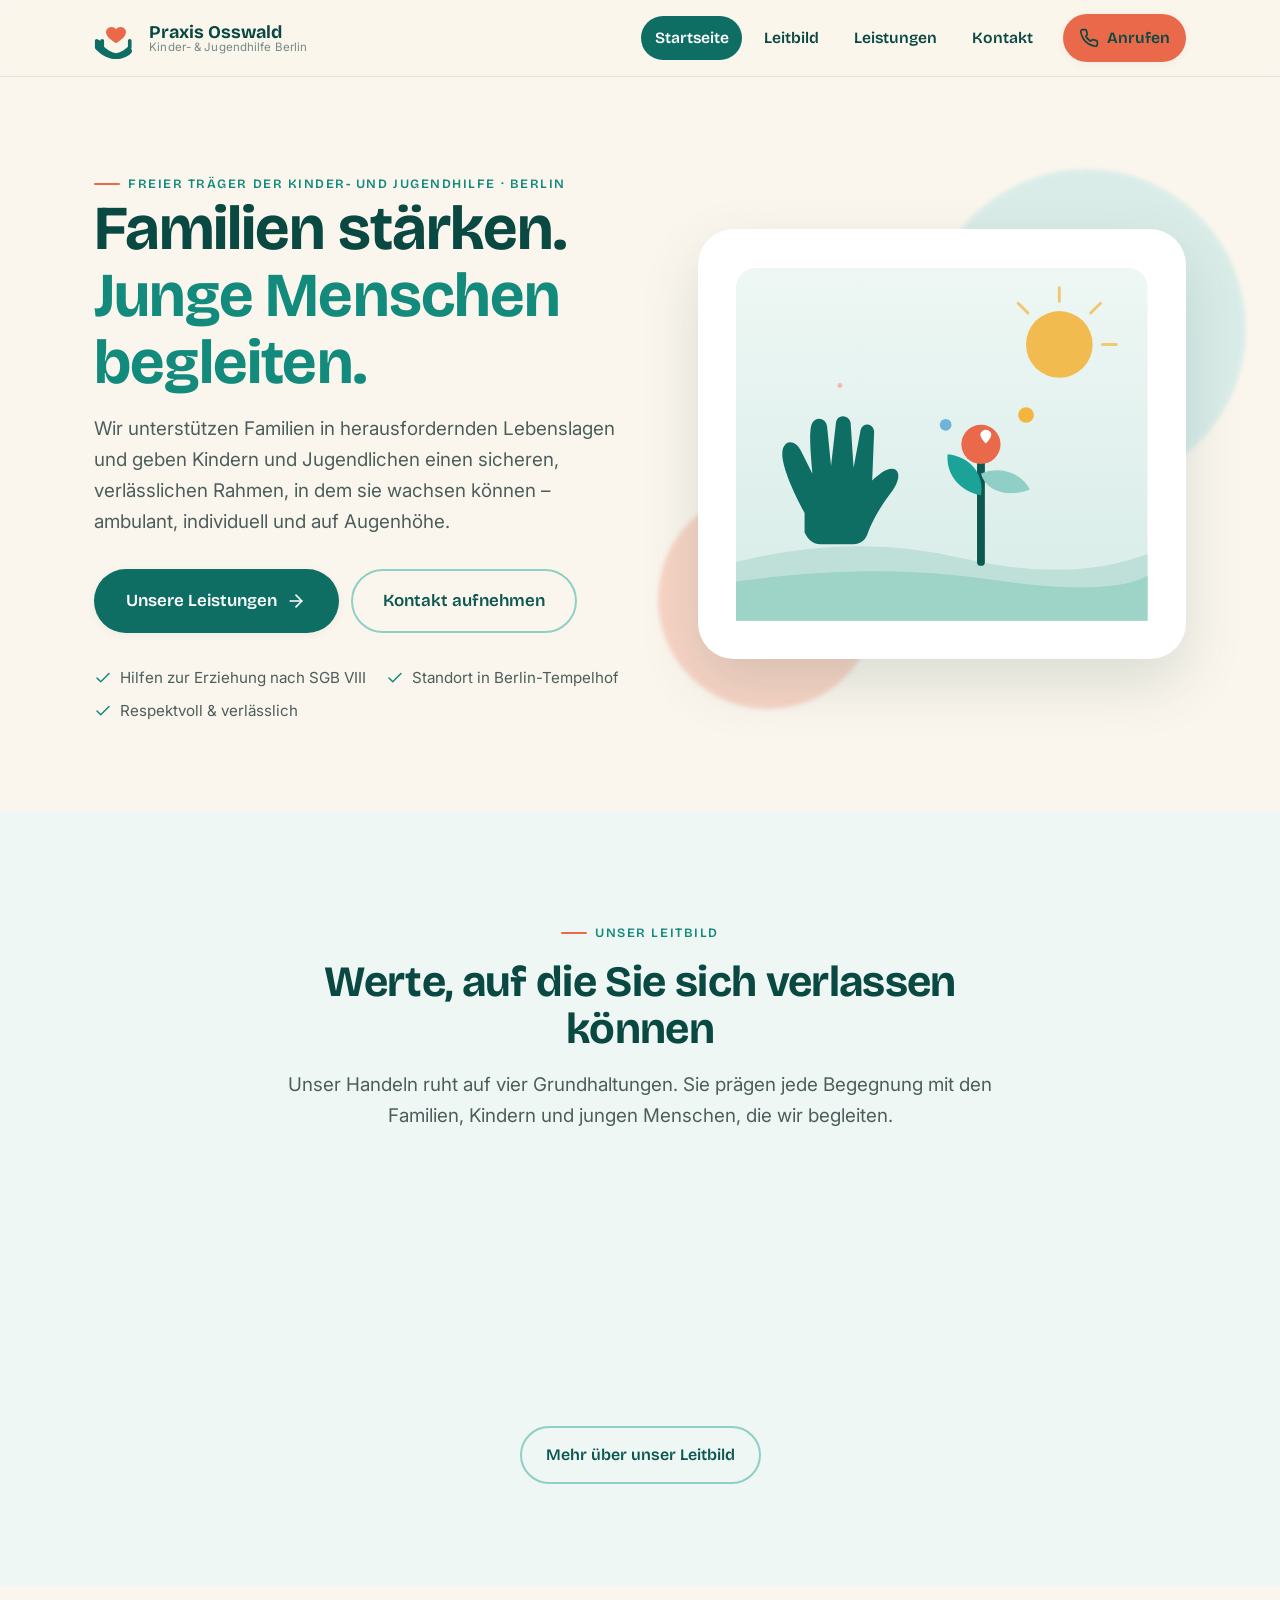
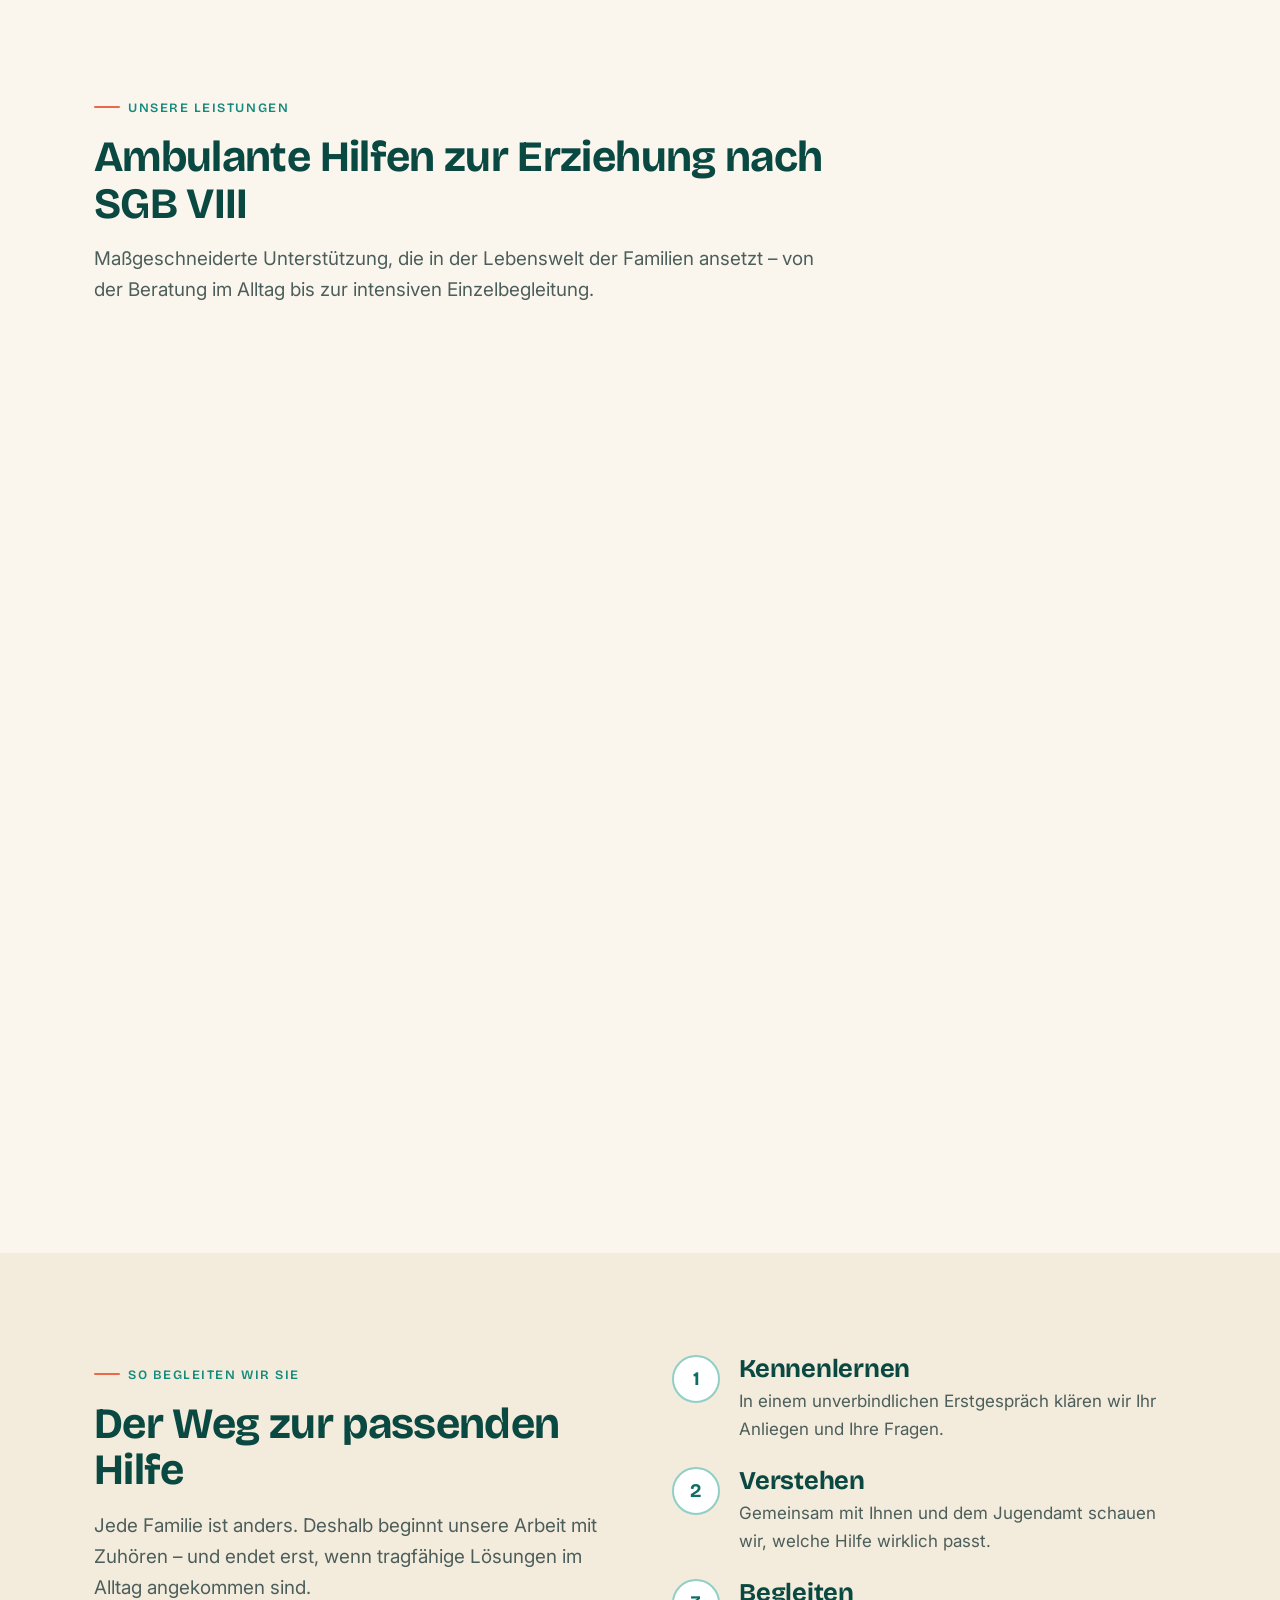
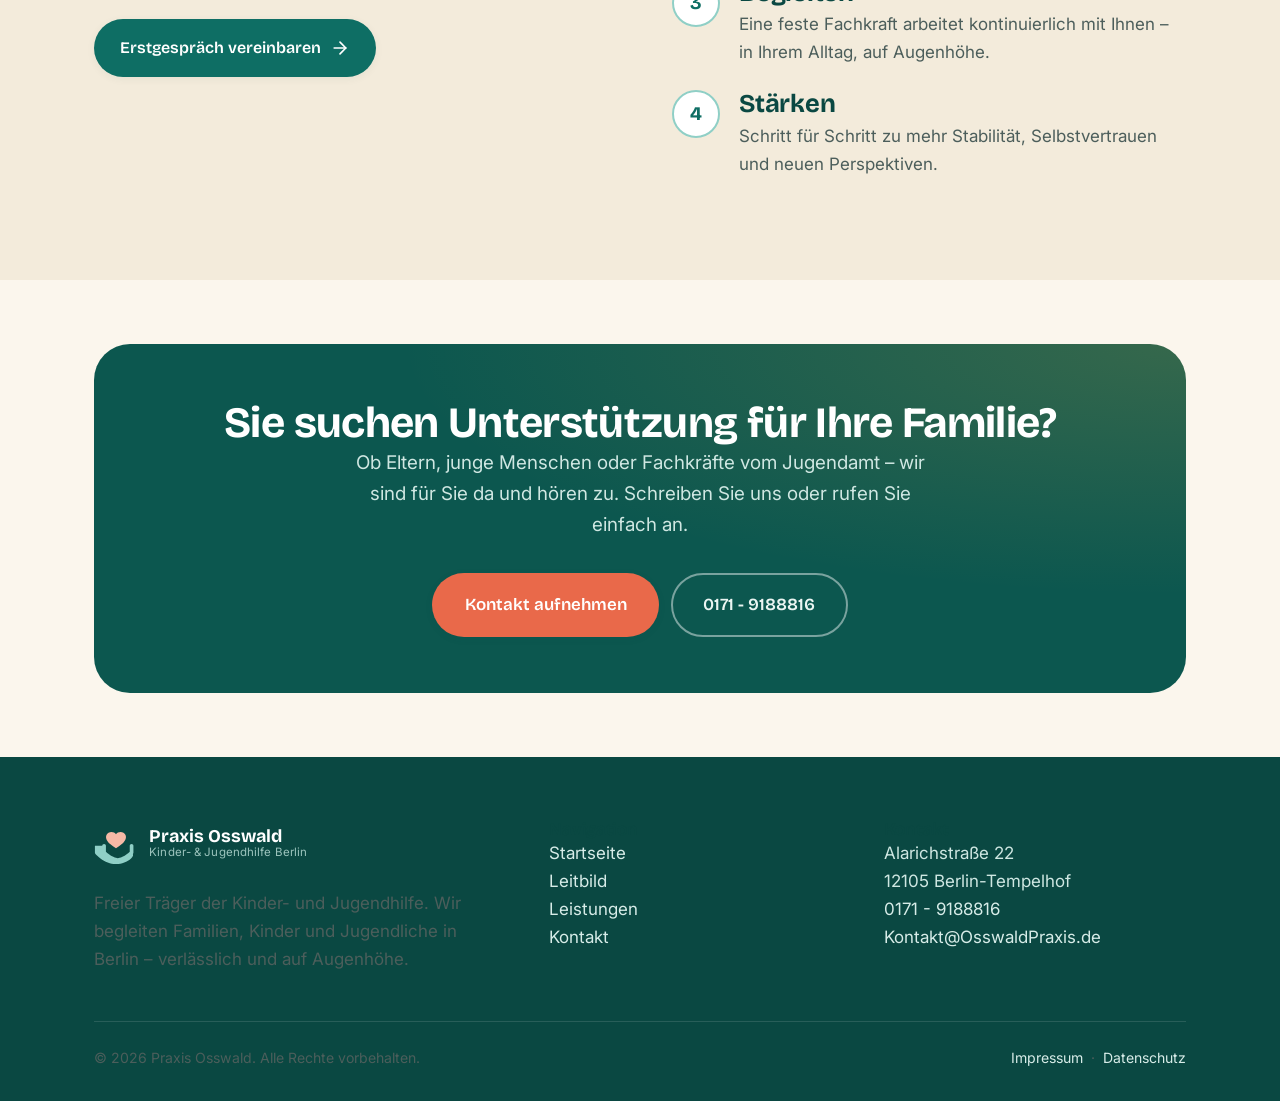
==== index.html @ 8bf073aa "Add Praxis Osswald website: warm, modern static site Build a responsive, accessible static website (" ====
<!DOCTYPE html>
<html lang="de">
<head>
  <meta charset="UTF-8" />
  <meta name="viewport" content="width=device-width, initial-scale=1" />
  <title>Praxis Osswald – freier Träger der Kinder- und Jugendhilfe in Berlin</title>
  <meta name="description" content="Praxis Osswald ist ein freier Träger der Kinder- und Jugendhilfe in Berlin-Tempelhof. Wir bieten ambulante Hilfen zur Erziehung nach SGB VIII und begleiten Familien, Kinder und Jugendliche verlässlich und auf Augenhöhe." />
  <link rel="icon" href="assets/img/favicon.svg" type="image/svg+xml" />
  <link rel="preconnect" href="https://fonts.googleapis.com" />
  <link rel="preconnect" href="https://fonts.gstatic.com" crossorigin />
  <link href="https://fonts.googleapis.com/css2?family=Bricolage+Grotesque:opsz,wght@12..96,500;12..96,600;12..96,700;12..96,800&family=Inter:wght@400;500;600&display=swap" rel="stylesheet" />
  <script>document.documentElement.classList.add("js");</script>
  <link rel="stylesheet" href="assets/css/styles.css" />
</head>
<body>
  <a class="skip-link" href="#main">Zum Inhalt springen</a>

  <!-- ============ HEADER ============ -->
  <header class="site-header">
    <div class="container site-header__inner site-nav">
      <a class="brand" href="index.html" aria-label="Praxis Osswald – Startseite">
        <svg class="brand__mark" viewBox="0 0 48 48" fill="none" aria-hidden="true" xmlns="http://www.w3.org/2000/svg">
          <path d="M24 14.5c2.2-3.6 8.6-3.4 10.4.8 1.6 3.7-1.1 7.4-4 9.9-1.9 1.6-4.3 3.2-6.4 4.6-2.1-1.4-4.5-3-6.4-4.6-2.9-2.5-5.6-6.2-4-9.9 1.8-4.2 8.2-4.4 10.4-.8Z" fill="#e9694a"/>
          <path d="M7 27c0-1.1.9-2 2-2s2 .9 2 2v6.5c1.6 1.7 4.7 4 8 5.6 2.3 1.1 4 1.4 5 1.4s2.7-.3 5-1.4c3.3-1.6 6.4-3.9 8-5.6V27c0-1.1.9-2 2-2s2 .9 2 2v7.4c0 .6-.2 1.1-.6 1.5C44 38.6 38.7 43 33 45.4c-3 1.2-5.2 1.6-9 1.6s-6-.4-9-1.6C9.3 43 4 38.6 1.6 35.9 1.2 35.5 1 35 1 34.4V27c0-1.1.9-2 2-2" fill="#0e6e64"/>
          <path d="M6 26c1.7 0 3 1.3 3 3v5.8c1.4 1.4 3.9 3.3 6.6 4.6" stroke="#0a4842" stroke-width="0" />
        </svg>
        <span class="brand__text">
          <span class="brand__name">Praxis Osswald</span>
          <span class="brand__tag">Kinder- &amp; Jugendhilfe Berlin</span>
        </span>
      </a>

      <nav class="nav" aria-label="Hauptnavigation">
        <a href="index.html" aria-current="page">Startseite</a>
        <a href="leitbild.html">Leitbild</a>
        <a href="leistungen.html">Leistungen</a>
        <a href="kontakt.html">Kontakt</a>
        <a class="btn btn--accent nav__cta" href="tel:+491719188816">
          <svg class="icon" viewBox="0 0 24 24" fill="none" stroke="currentColor" stroke-width="2" stroke-linecap="round" stroke-linejoin="round" aria-hidden="true"><path d="M22 16.92v3a2 2 0 0 1-2.18 2 19.79 19.79 0 0 1-8.63-3.07 19.5 19.5 0 0 1-6-6 19.79 19.79 0 0 1-3.07-8.67A2 2 0 0 1 4.11 2h3a2 2 0 0 1 2 1.72c.13.96.36 1.9.7 2.81a2 2 0 0 1-.45 2.11L8.09 9.91a16 16 0 0 0 6 6l1.27-1.27a2 2 0 0 1 2.11-.45c.9.34 1.85.57 2.81.7A2 2 0 0 1 22 16.92Z"/></svg>
          Anrufen
        </a>
      </nav>
      <button class="nav-toggle" type="button" aria-label="Menü öffnen" aria-expanded="false">
        <svg class="icon" viewBox="0 0 24 24" fill="none" stroke="currentColor" stroke-width="2" stroke-linecap="round" aria-hidden="true"><line x1="3" y1="6" x2="21" y2="6"/><line x1="3" y1="12" x2="21" y2="12"/><line x1="3" y1="18" x2="21" y2="18"/></svg>
      </button>
    </div>
  </header>

  <main id="main">
    <!-- ============ HERO ============ -->
    <section class="hero">
      <div class="container hero__grid">
        <div class="hero__copy">
          <span class="eyebrow">Freier Träger der Kinder- und Jugendhilfe · Berlin</span>
          <h1>Familien stärken.<br><span class="hl">Junge Menschen begleiten.</span></h1>
          <p class="lead measure">Wir unterstützen Familien in herausfordernden Lebenslagen und geben Kindern und Jugendlichen einen sicheren, verlässlichen Rahmen, in dem sie wachsen können – ambulant, individuell und auf Augenhöhe.</p>
          <div class="hero__actions">
            <a class="btn btn--lg" href="leistungen.html">Unsere Leistungen
              <svg class="icon" viewBox="0 0 24 24" fill="none" stroke="currentColor" stroke-width="2" stroke-linecap="round" stroke-linejoin="round" aria-hidden="true"><line x1="5" y1="12" x2="19" y2="12"/><polyline points="12 5 19 12 12 19"/></svg>
            </a>
            <a class="btn btn--ghost btn--lg" href="kontakt.html">Kontakt aufnehmen</a>
          </div>
          <ul class="hero__trust">
            <li><svg class="icon" viewBox="0 0 24 24" fill="none" stroke="currentColor" stroke-width="2" stroke-linecap="round" stroke-linejoin="round" aria-hidden="true"><path d="M20 6 9 17l-5-5"/></svg> Hilfen zur Erziehung nach SGB VIII</li>
            <li><svg class="icon" viewBox="0 0 24 24" fill="none" stroke="currentColor" stroke-width="2" stroke-linecap="round" stroke-linejoin="round" aria-hidden="true"><path d="M20 6 9 17l-5-5"/></svg> Standort in Berlin-Tempelhof</li>
            <li><svg class="icon" viewBox="0 0 24 24" fill="none" stroke="currentColor" stroke-width="2" stroke-linecap="round" stroke-linejoin="round" aria-hidden="true"><path d="M20 6 9 17l-5-5"/></svg> Respektvoll &amp; verlässlich</li>
          </ul>
        </div>

        <div class="hero__art">
          <span class="blob blob--1" aria-hidden="true"></span>
          <span class="blob blob--2" aria-hidden="true"></span>
          <div class="hero__card">
            <svg viewBox="0 0 420 360" role="img" aria-label="Illustration: eine Hand gibt einem jungen Menschen Halt, während er aufwächst." xmlns="http://www.w3.org/2000/svg">
              <defs>
                <linearGradient id="sky" x1="0" y1="0" x2="0" y2="1">
                  <stop offset="0" stop-color="#eef7f4"/><stop offset="1" stop-color="#d7ece8"/>
                </linearGradient>
              </defs>
              <rect width="420" height="360" rx="20" fill="url(#sky)"/>
              <circle cx="330" cy="78" r="34" fill="#f3b53d" opacity=".9"/>
              <g stroke="#f3b53d" stroke-width="3" stroke-linecap="round" opacity=".7">
                <line x1="330" y1="20" x2="330" y2="34"/><line x1="372" y1="36" x2="362" y2="46"/>
                <line x1="388" y1="78" x2="374" y2="78"/><line x1="288" y1="36" x2="298" y2="46"/>
              </g>
              <!-- ground -->
              <path d="M0 300 Q 120 270 230 296 T 420 292 V360 H0 Z" fill="#bfe0d8"/>
              <path d="M0 320 Q 140 300 260 318 T 420 314 V360 H0 Z" fill="#9ed3c8"/>
              <!-- big supportive hand -->
              <g fill="#0e6e64">
                <path d="M70 250c-14-26-26-54-22-66 3-9 13-8 18 2l12 24c-2-22-4-46 0-52 4-7 14-5 15 4l4 40 5-44c1-9 13-9 15 0l3 46 7-38c2-9 13-8 14 1l-2 50c8-8 18-15 24-11 6 5 1 16-6 25-9 12-18 27-23 41-2 6-8 10-14 10H86c-7 0-12-4-16-12Z"/>
              </g>
              <g fill="#f6b9a6"><circle cx="106" cy="120" r="2.5"/></g>
              <!-- growing plant / young person -->
              <g>
                <path d="M250 300V200" stroke="#0c574f" stroke-width="8" stroke-linecap="round"/>
                <path d="M250 232c-22-4-36-22-34-42 22 2 38 20 34 42Z" fill="#1aa396"/>
                <path d="M250 210c18-8 40-2 50 16-20 8-44 4-50-16Z" fill="#8fcfc6"/>
                <circle cx="250" cy="180" r="20" fill="#e9694a"/>
                <path d="M250 168c2-4 8-4 10 0 2 4-2 8-5 11-3-3-7-7-5-11Z" fill="#fff"/>
                <circle cx="296" cy="150" r="8" fill="#f3b53d"/>
                <circle cx="214" cy="160" r="6" fill="#6fb4d8"/>
              </g>
            </svg>
          </div>
        </div>
      </div>
    </section>

    <!-- ============ VALUES ============ -->
    <section class="section bg-soft">
      <div class="container">
        <div class="center stack" style="margin-inline:auto; max-width:46rem;">
          <span class="eyebrow" style="margin-inline:auto;">Unser Leitbild</span>
          <h2>Werte, auf die Sie sich verlassen können</h2>
          <p class="lead">Unser Handeln ruht auf vier Grundhaltungen. Sie prägen jede Begegnung mit den Familien, Kindern und jungen Menschen, die wir begleiten.</p>
        </div>
        <div class="grid grid--4" style="margin-top: var(--space-7);">
          <div class="card value reveal">
            <p class="value__num">01</p>
            <h3>Respekt</h3>
            <p>Wir begegnen allen Menschen mit Achtung und sehen jede Person als einzigartig und wertvoll an.</p>
          </div>
          <div class="card value reveal">
            <p class="value__num">02</p>
            <h3>Würde</h3>
            <p>Jeder Mensch hat ein Recht auf Schutz, Beteiligung und eine selbstbestimmte Entwicklung.</p>
          </div>
          <div class="card value reveal">
            <p class="value__num">03</p>
            <h3>Vertrauen</h3>
            <p>Wir arbeiten transparent und offen, um tragfähige Beziehungen und Verständnis zu schaffen.</p>
          </div>
          <div class="card value reveal">
            <p class="value__num">04</p>
            <h3>Verlässlichkeit</h3>
            <p>Als beständige Partner stehen wir Familien zur Seite – auch in schwierigen Phasen.</p>
          </div>
        </div>
        <p class="center" style="margin-top: var(--space-6);">
          <a class="btn btn--ghost" href="leitbild.html">Mehr über unser Leitbild</a>
        </p>
      </div>
    </section>

    <!-- ============ SERVICES ============ -->
    <section class="section">
      <div class="container">
        <div class="stack" style="max-width:46rem;">
          <span class="eyebrow">Unsere Leistungen</span>
          <h2>Ambulante Hilfen zur Erziehung nach SGB&nbsp;VIII</h2>
          <p class="lead">Maßgeschneiderte Unterstützung, die in der Lebenswelt der Familien ansetzt – von der Beratung im Alltag bis zur intensiven Einzelbegleitung.</p>
        </div>

        <div class="grid grid--3" style="margin-top: var(--space-7);">
          <a class="card card--link reveal" href="leistungen.html#erziehungsbeistand">
            <span class="chip" aria-hidden="true"><svg class="icon" viewBox="0 0 24 24" fill="none" stroke="currentColor" stroke-width="2" stroke-linecap="round" stroke-linejoin="round"><path d="M12 2 2 7l10 5 10-5-10-5Z"/><path d="m2 17 10 5 10-5"/><path d="m2 12 10 5 10-5"/></svg></span>
            <span class="tag">§ 30 SGB VIII</span>
            <h3 style="margin-top:.6rem;">Erziehungsbeistand / BetreuungshelferIn</h3>
            <p>Eine ergänzende Bezugsperson, die junge Menschen ermutigt, ihre Stärken zu entdecken und ihre Entwicklung selbst in den Blick zu nehmen.</p>
            <span class="card__more">Mehr erfahren <svg class="icon" viewBox="0 0 24 24" fill="none" stroke="currentColor" stroke-width="2" stroke-linecap="round" stroke-linejoin="round"><line x1="5" y1="12" x2="19" y2="12"/><polyline points="12 5 19 12 12 19"/></svg></span>
          </a>

          <a class="card card--link reveal" href="leistungen.html#familienhilfe">
            <span class="chip chip--sun" aria-hidden="true"><svg class="icon" viewBox="0 0 24 24" fill="none" stroke="currentColor" stroke-width="2" stroke-linecap="round" stroke-linejoin="round"><path d="M17 21v-2a4 4 0 0 0-4-4H5a4 4 0 0 0-4 4v2"/><circle cx="9" cy="7" r="4"/><path d="M23 21v-2a4 4 0 0 0-3-3.87"/><path d="M16 3.13a4 4 0 0 1 0 7.75"/></svg></span>
            <span class="tag">§ 31 SGB VIII</span>
            <h3 style="margin-top:.6rem;">Sozialpädagogische Familienhilfe</h3>
            <p>Begleitung der ganzen Familie über einen längeren Zeitraum – bei der Erziehung, bei Konflikten und beim Lösen alltäglicher Herausforderungen.</p>
            <span class="card__more">Mehr erfahren <svg class="icon" viewBox="0 0 24 24" fill="none" stroke="currentColor" stroke-width="2" stroke-linecap="round" stroke-linejoin="round"><line x1="5" y1="12" x2="19" y2="12"/><polyline points="12 5 19 12 12 19"/></svg></span>
          </a>

          <a class="card card--link reveal" href="leistungen.html#einzelbetreuung">
            <span class="chip chip--coral" aria-hidden="true"><svg class="icon" viewBox="0 0 24 24" fill="none" stroke="currentColor" stroke-width="2" stroke-linecap="round" stroke-linejoin="round"><path d="M20.84 4.61a5.5 5.5 0 0 0-7.78 0L12 5.67l-1.06-1.06a5.5 5.5 0 0 0-7.78 7.78l1.06 1.06L12 21.23l7.78-7.78 1.06-1.06a5.5 5.5 0 0 0 0-7.78Z"/></svg></span>
            <span class="tag">Intensiv</span>
            <h3 style="margin-top:.6rem;">Intensive sozialpädagogische Einzelbetreuung</h3>
            <p>Eine sehr individuelle Hilfe für junge Menschen in besonders belasteten Lebenslagen – stabilisierend, alltagsnah, bis hin zu intensiver Begleitung.</p>
            <span class="card__more">Mehr erfahren <svg class="icon" viewBox="0 0 24 24" fill="none" stroke="currentColor" stroke-width="2" stroke-linecap="round" stroke-linejoin="round"><line x1="5" y1="12" x2="19" y2="12"/><polyline points="12 5 19 12 12 19"/></svg></span>
          </a>

          <a class="card card--link reveal" href="leistungen.html#begleiteter-umgang">
            <span class="chip chip--sky" aria-hidden="true"><svg class="icon" viewBox="0 0 24 24" fill="none" stroke="currentColor" stroke-width="2" stroke-linecap="round" stroke-linejoin="round"><path d="M16 21v-2a4 4 0 0 0-4-4H6a4 4 0 0 0-4 4v2"/><circle cx="9" cy="7" r="4"/><path d="m22 21-3-3m0 0a3 3 0 1 0-4.24-4.24A3 3 0 0 0 19 18Z"/></svg></span>
            <span class="tag">Umgang</span>
            <h3 style="margin-top:.6rem;">Begleiteter Umgang</h3>
            <p>Damit Kinder ihr Recht auf eine gute Beziehung zu beiden Eltern wahrnehmen können – auch nach einer Trennung, in einem geschützten Rahmen.</p>
            <span class="card__more">Mehr erfahren <svg class="icon" viewBox="0 0 24 24" fill="none" stroke="currentColor" stroke-width="2" stroke-linecap="round" stroke-linejoin="round"><line x1="5" y1="12" x2="19" y2="12"/><polyline points="12 5 19 12 12 19"/></svg></span>
          </a>

          <a class="card card--link reveal" href="leistungen.html#clearing">
            <span class="chip" aria-hidden="true"><svg class="icon" viewBox="0 0 24 24" fill="none" stroke="currentColor" stroke-width="2" stroke-linecap="round" stroke-linejoin="round"><circle cx="11" cy="11" r="8"/><path d="m21 21-4.3-4.3"/></svg></span>
            <span class="tag">Krise</span>
            <h3 style="margin-top:.6rem;">Clearing</h3>
            <p>Eine zeitintensive Hilfe in akuten oder chronischen Krisen: Wir analysieren die Lebenssituation und erarbeiten gemeinsam konkrete Lösungen.</p>
            <span class="card__more">Mehr erfahren <svg class="icon" viewBox="0 0 24 24" fill="none" stroke="currentColor" stroke-width="2" stroke-linecap="round" stroke-linejoin="round"><line x1="5" y1="12" x2="19" y2="12"/><polyline points="12 5 19 12 12 19"/></svg></span>
          </a>

          <a class="card card--link reveal" href="leistungen.html#gruppenarbeit">
            <span class="chip chip--sun" aria-hidden="true"><svg class="icon" viewBox="0 0 24 24" fill="none" stroke="currentColor" stroke-width="2" stroke-linecap="round" stroke-linejoin="round"><circle cx="12" cy="8" r="4"/><path d="M5.5 21a8.38 8.38 0 0 1 13 0"/></svg></span>
            <span class="tag">Gruppe</span>
            <h3 style="margin-top:.6rem;">Soziale Gruppenarbeit</h3>
            <p>In kleinen Gruppen lernen Jugendliche, Konflikte zu lösen, Verantwortung zu übernehmen und Selbstvertrauen aufzubauen.</p>
            <span class="card__more">Mehr erfahren <svg class="icon" viewBox="0 0 24 24" fill="none" stroke="currentColor" stroke-width="2" stroke-linecap="round" stroke-linejoin="round"><line x1="5" y1="12" x2="19" y2="12"/><polyline points="12 5 19 12 12 19"/></svg></span>
          </a>
        </div>
      </div>
    </section>

    <!-- ============ PROCESS ============ -->
    <section class="section bg-sand">
      <div class="container">
        <div class="grid grid--2" style="align-items:start; gap: clamp(2rem,5vw,4rem);">
          <div class="stack">
            <span class="eyebrow">So begleiten wir Sie</span>
            <h2>Der Weg zur passenden Hilfe</h2>
            <p class="lead">Jede Familie ist anders. Deshalb beginnt unsere Arbeit mit Zuhören – und endet erst, wenn tragfähige Lösungen im Alltag angekommen sind.</p>
            <p><a class="btn" href="kontakt.html">Erstgespräch vereinbaren
              <svg class="icon" viewBox="0 0 24 24" fill="none" stroke="currentColor" stroke-width="2" stroke-linecap="round" stroke-linejoin="round" aria-hidden="true"><line x1="5" y1="12" x2="19" y2="12"/><polyline points="12 5 19 12 12 19"/></svg></a></p>
          </div>
          <div class="steps">
            <div class="step reveal"><h3>Kennenlernen</h3><p>In einem unverbindlichen Erstgespräch klären wir Ihr Anliegen und Ihre Fragen.</p></div>
            <div class="step reveal"><h3>Verstehen</h3><p>Gemeinsam mit Ihnen und dem Jugendamt schauen wir, welche Hilfe wirklich passt.</p></div>
            <div class="step reveal"><h3>Begleiten</h3><p>Eine feste Fachkraft arbeitet kontinuierlich mit Ihnen – in Ihrem Alltag, auf Augenhöhe.</p></div>
            <div class="step reveal"><h3>Stärken</h3><p>Schritt für Schritt zu mehr Stabilität, Selbstvertrauen und neuen Perspektiven.</p></div>
          </div>
        </div>
      </div>
    </section>

    <!-- ============ CTA ============ -->
    <section class="section--tight">
      <div class="container">
        <div class="cta-band reveal">
          <h2>Sie suchen Unterstützung für Ihre Familie?</h2>
          <p class="lead measure" style="max-width:48ch;">Ob Eltern, junge Menschen oder Fachkräfte vom Jugendamt – wir sind für Sie da und hören zu. Schreiben Sie uns oder rufen Sie einfach an.</p>
          <div class="hero__actions">
            <a class="btn btn--accent btn--lg" href="kontakt.html">Kontakt aufnehmen</a>
            <a class="btn btn--ghost btn--lg" href="tel:+491719188816" style="--teal-300:#7fc3b9; color:#eaf5f2; border-color:rgba(255,255,255,.45);">0171 - 9188816</a>
          </div>
        </div>
      </div>
    </section>
  </main>

  <!-- ============ FOOTER ============ -->
  <footer class="site-footer">
    <div class="container">
      <div class="footer__grid">
        <div class="footer__brand">
          <a class="brand" href="index.html" aria-label="Praxis Osswald – Startseite">
            <svg class="brand__mark" viewBox="0 0 48 48" fill="none" aria-hidden="true" xmlns="http://www.w3.org/2000/svg">
              <path d="M24 14.5c2.2-3.6 8.6-3.4 10.4.8 1.6 3.7-1.1 7.4-4 9.9-1.9 1.6-4.3 3.2-6.4 4.6-2.1-1.4-4.5-3-6.4-4.6-2.9-2.5-5.6-6.2-4-9.9 1.8-4.2 8.2-4.4 10.4-.8Z" fill="#f6b9a6"/>
              <path d="M9 27c0-1.1.9-2 2-2s2 .9 2 2v6.5c1.6 1.7 4.7 4 8 5.6 2.3 1.1 4 1.4 5 1.4s2.7-.3 5-1.4c3.3-1.6 6.4-3.9 8-5.6V27c0-1.1.9-2 2-2s2 .9 2 2v7.4c0 .6-.2 1.1-.6 1.5C44 38.6 38.7 43 33 45.4c-3 1.2-5.2 1.6-9 1.6s-6-.4-9-1.6C9.3 43 4 38.6 1.6 35.9 1.2 35.5 1 35 1 34.4V27" fill="#8fcfc6"/>
            </svg>
            <span class="brand__text">
              <span class="brand__name">Praxis Osswald</span>
              <span class="brand__tag">Kinder- &amp; Jugendhilfe Berlin</span>
            </span>
          </a>
          <p style="margin-top: var(--space-4); max-width: 34ch;">Freier Träger der Kinder- und Jugendhilfe. Wir begleiten Familien, Kinder und Jugendliche in Berlin – verlässlich und auf Augenhöhe.</p>
        </div>

        <div class="footer__nav">
          <h4>Navigation</h4>
          <ul>
            <li><a href="index.html">Startseite</a></li>
            <li><a href="leitbild.html">Leitbild</a></li>
            <li><a href="leistungen.html">Leistungen</a></li>
            <li><a href="kontakt.html">Kontakt</a></li>
          </ul>
        </div>

        <div class="footer__contact">
          <h4>Kontakt</h4>
          <ul>
            <li>Alarichstraße 22<br>12105 Berlin-Tempelhof</li>
            <li><a href="tel:+491719188816">0171 - 9188816</a></li>
            <li><a href="mailto:Kontakt@OsswaldPraxis.de">Kontakt@OsswaldPraxis.de</a></li>
          </ul>
        </div>
      </div>

      <div class="footer__bottom">
        <p>© <span data-year>2026</span> Praxis Osswald. Alle Rechte vorbehalten.</p>
        <p><a href="impressum.html">Impressum</a> &nbsp;·&nbsp; <a href="datenschutz.html">Datenschutz</a></p>
      </div>
    </div>
  </footer>

  <script src="assets/js/main.js" defer></script>
</body>
</html>
---- assets/css/styles.css ----
/* =========================================================================
   Praxis Osswald – freier Träger der Kinder- und Jugendhilfe
   Design system: warm, vertrauensvoll, modern.
   Brand teal as the anchor, one warm coral accent used sparingly.
   ========================================================================= */

/* ---------- Design tokens ---------- */
:root {
  /* Brand teal scale */
  --teal-900: #0a4842;
  --teal-800: #0c574f;
  --teal-700: #0e6e64;
  --teal-600: #128a7c;
  --teal-500: #1aa396;
  --teal-300: #8fcfc6;
  --teal-100: #d7ece8;
  --teal-50:  #eef7f4;

  /* Warm neutrals */
  --cream:    #fbf6ed;
  --sand-100: #f3ebdb;
  --ink:      #21302f;
  --ink-soft: #4c5e5b;
  --ink-faint:#778885;
  --white:    #ffffff;
  --line:     #e6e0d4;

  /* Accents (use sparingly) */
  --coral:      #e9694a;
  --coral-soft: #f6b9a6;
  --sun:        #f3b53d;
  --sky:        #6fb4d8;

  /* Semantic */
  --bg:        var(--cream);
  --surface:   var(--white);
  --primary:   var(--teal-700);
  --primary-ink: #ffffff;
  --accent:    var(--coral);

  /* Type */
  --font-display: "Bricolage Grotesque", "Inter", system-ui, sans-serif;
  --font-body: "Inter", system-ui, -apple-system, "Segoe UI", sans-serif;

  /* Spacing scale (8pt) */
  --space-1: .25rem; --space-2: .5rem;  --space-3: .75rem; --space-4: 1rem;
  --space-5: 1.5rem; --space-6: 2rem;   --space-7: 3rem;   --space-8: 4rem;
  --space-9: 6rem;

  /* Radius & elevation */
  --r-sm: 10px; --r-md: 16px; --r-lg: 24px; --r-xl: 36px; --r-pill: 999px;
  --shadow-sm: 0 2px 8px rgba(13, 71, 65, .06);
  --shadow-md: 0 12px 30px rgba(13, 71, 65, .10);
  --shadow-lg: 0 24px 60px rgba(13, 71, 65, .14);

  --container: 1140px;
  --header-h: 76px;
}

/* ---------- Reset & base ---------- */
*, *::before, *::after { box-sizing: border-box; }
* { margin: 0; }
html { scroll-behavior: smooth; -webkit-text-size-adjust: 100%; }
html, body { overflow-x: clip; } /* contain decorative blobs without breaking sticky header */
body {
  font-family: var(--font-body);
  font-size: 1.0625rem;          /* 17px */
  line-height: 1.65;
  color: var(--ink);
  background: var(--bg);
  -webkit-font-smoothing: antialiased;
  text-rendering: optimizeLegibility;
}
img, svg { display: block; max-width: 100%; }
a { color: var(--teal-800); text-decoration-thickness: 1px; text-underline-offset: 3px; }
a:hover { color: var(--teal-600); }
ul { padding: 0; list-style: none; }

h1, h2, h3, h4 {
  font-family: var(--font-display);
  font-weight: 700;
  line-height: 1.08;
  letter-spacing: -0.015em;
  color: var(--teal-900);
}
h1 { font-size: clamp(2.3rem, 5.2vw, 3.9rem); }
h2 { font-size: clamp(1.8rem, 3.6vw, 2.7rem); }
h3 { font-size: clamp(1.25rem, 2vw, 1.6rem); letter-spacing: -0.01em; }

p { color: var(--ink-soft); }
strong { color: var(--ink); font-weight: 600; }

/* ---------- Layout helpers ---------- */
.container { width: 100%; max-width: var(--container); margin-inline: auto; padding-inline: var(--space-5); }
.section { padding-block: clamp(3.5rem, 8vw, 6.5rem); }
.section--tight { padding-block: clamp(2.5rem, 5vw, 4rem); }
.center { text-align: center; }
.measure { max-width: 60ch; }
.measure-narrow { max-width: 46ch; }
.stack > * + * { margin-top: var(--space-4); }

.eyebrow {
  display: inline-flex; align-items: center; gap: .5rem;
  font-family: var(--font-display); font-weight: 600;
  font-size: .8rem; letter-spacing: .12em; text-transform: uppercase;
  color: var(--teal-600);
}
.eyebrow::before {
  content: ""; width: 26px; height: 2px; border-radius: 2px;
  background: var(--coral);
}
.lead { font-size: 1.18rem; color: var(--ink-soft); }

/* ---------- Skip link ---------- */
.skip-link {
  position: absolute; left: 12px; top: -60px; z-index: 200;
  background: var(--teal-800); color: #fff; padding: .6rem 1rem;
  border-radius: var(--r-sm); transition: top .2s ease; font-weight: 600;
}
.skip-link:focus { top: 12px; color: #fff; }

/* ---------- Focus visibility ---------- */
:focus-visible {
  outline: 3px solid var(--teal-500);
  outline-offset: 2px;
  border-radius: 4px;
}

/* ---------- Buttons ---------- */
.btn {
  --btn-bg: var(--primary); --btn-ink: var(--primary-ink);
  display: inline-flex; align-items: center; justify-content: center; gap: .55rem;
  font-family: var(--font-display); font-weight: 600; font-size: 1rem;
  padding: .85rem 1.5rem; border-radius: var(--r-pill);
  background: var(--btn-bg); color: var(--btn-ink);
  border: 2px solid transparent; cursor: pointer;
  text-decoration: none; min-height: 48px;
  transition: transform .18s ease, box-shadow .18s ease, background-color .18s ease;
  box-shadow: var(--shadow-sm);
}
.btn:hover { color: var(--btn-ink); transform: translateY(-2px); box-shadow: var(--shadow-md); background: var(--teal-800); }
.btn:active { transform: translateY(0); }
.btn--accent { --btn-bg: var(--coral); --btn-ink: #fff; }
.btn--accent:hover { background: #d75a3d; }
.btn--ghost {
  --btn-bg: transparent; --btn-ink: var(--teal-800);
  border-color: var(--teal-300); box-shadow: none;
}
.btn--ghost:hover { background: var(--teal-50); border-color: var(--teal-500); color: var(--teal-800); }
.btn--lg { padding: 1rem 1.9rem; font-size: 1.06rem; }
.btn .icon { width: 20px; height: 20px; }

/* ---------- Header ---------- */
.site-header {
  position: sticky; top: 0; z-index: 100;
  background: rgba(251, 246, 237, .82);
  backdrop-filter: saturate(140%) blur(10px);
  border-bottom: 1px solid var(--line);
}
.site-header__inner {
  display: flex; align-items: center; justify-content: space-between;
  gap: var(--space-4); min-height: var(--header-h);
}
.brand { display: inline-flex; align-items: center; gap: .7rem; text-decoration: none; }
.brand__mark { width: 44px; height: 44px; flex: none; }
.brand__text { display: flex; flex-direction: column; line-height: 1.05; }
.brand__name { font-family: var(--font-display); font-weight: 700; font-size: 1.12rem; color: var(--teal-900); }
.brand__tag { font-size: .72rem; color: var(--ink-faint); letter-spacing: .01em; }

.nav { display: flex; align-items: center; gap: var(--space-2); }
.nav a {
  font-family: var(--font-display); font-weight: 600; font-size: .98rem;
  color: var(--teal-900); text-decoration: none;
  padding: .55rem .85rem; border-radius: var(--r-pill);
  transition: background-color .15s ease, color .15s ease;
}
.nav a:hover { background: var(--teal-50); }
.nav a[aria-current="page"] { background: var(--teal-700); color: #fff; }
.nav__cta { margin-left: var(--space-2); }

.nav-toggle {
  display: none; width: 48px; height: 48px; border: 1px solid var(--line);
  background: var(--white); border-radius: var(--r-sm); cursor: pointer;
  align-items: center; justify-content: center;
}
.nav-toggle .icon { width: 24px; height: 24px; color: var(--teal-900); }

/* ---------- Hero ---------- */
.hero { position: relative; overflow: hidden; padding-block: clamp(3rem, 7vw, 5.5rem); }
.hero__grid {
  display: grid; grid-template-columns: 1.05fr .95fr; gap: clamp(2rem, 5vw, 4rem);
  align-items: center;
}
.hero h1 { margin-bottom: var(--space-4); }
.hero h1 .hl { color: var(--teal-600); }
.hero__actions { display: flex; flex-wrap: wrap; gap: var(--space-3); margin-top: var(--space-6); }
.hero__trust {
  display: flex; flex-wrap: wrap; gap: .5rem 1.25rem; margin-top: var(--space-6);
  color: var(--ink-soft); font-size: .95rem;
}
.hero__trust li { display: inline-flex; align-items: center; gap: .5rem; }
.hero__trust .icon { width: 18px; height: 18px; color: var(--teal-600); }

.hero__art { position: relative; }
.hero__card {
  position: relative; z-index: 2; background: var(--white);
  border-radius: var(--r-xl); box-shadow: var(--shadow-lg);
  padding: clamp(1.5rem, 3vw, 2.4rem); overflow: hidden;
}
.blob {
  position: absolute; border-radius: 50%; filter: blur(2px); opacity: .9; z-index: 0;
}
.blob--1 { width: 320px; height: 320px; background: var(--teal-100); top: -60px; right: -60px; }
.blob--2 { width: 220px; height: 220px; background: var(--coral-soft); bottom: -50px; left: -40px; opacity: .55; }

/* decorative wave divider */
.wave { display: block; width: 100%; height: auto; color: var(--teal-50); }

/* ---------- Cards & grids ---------- */
.grid { display: grid; gap: var(--space-5); }
.grid--2 { grid-template-columns: repeat(2, 1fr); }
.grid--3 { grid-template-columns: repeat(3, 1fr); }
.grid--4 { grid-template-columns: repeat(4, 1fr); }

.card {
  background: var(--surface); border: 1px solid var(--line);
  border-radius: var(--r-lg); padding: var(--space-5);
  box-shadow: var(--shadow-sm);
  transition: transform .2s ease, box-shadow .2s ease, border-color .2s ease;
}
.card--link { display: block; text-decoration: none; color: inherit; }
.card--link:hover { transform: translateY(-4px); box-shadow: var(--shadow-md); border-color: var(--teal-300); color: inherit; }
.card h3 { margin-bottom: var(--space-2); }
.card p { font-size: .98rem; }
.card__more {
  display: inline-flex; align-items: center; gap: .4rem; margin-top: var(--space-4);
  font-family: var(--font-display); font-weight: 600; color: var(--teal-700);
}
.card--link:hover .card__more { gap: .65rem; color: var(--teal-600); }
.card__more .icon { width: 18px; height: 18px; }

/* icon chip */
.chip {
  width: 56px; height: 56px; border-radius: var(--r-md);
  display: grid; place-items: center; margin-bottom: var(--space-4);
  background: var(--teal-50); color: var(--teal-700);
}
.chip .icon { width: 28px; height: 28px; }
.chip--coral { background: #fdeee9; color: var(--coral); }
.chip--sun { background: #fdf3da; color: #c98a09; }
.chip--sky { background: #e7f2f8; color: #2f7ba3; }

/* tag / badge */
.tag {
  display: inline-block; font-family: var(--font-display); font-weight: 600;
  font-size: .78rem; letter-spacing: .02em; color: var(--teal-800);
  background: var(--teal-100); padding: .28rem .7rem; border-radius: var(--r-pill);
}

/* ---------- Section backgrounds ---------- */
.bg-soft { background: var(--teal-50); }
.bg-teal { background: var(--teal-800); color: #eaf5f2; }
.bg-teal h2, .bg-teal h3 { color: #fff; }
.bg-teal p { color: #cfe7e2; }
.bg-sand { background: var(--sand-100); }

/* ---------- Values ---------- */
.value { text-align: left; }
.value__num {
  font-family: var(--font-display); font-weight: 700; font-size: .9rem;
  color: var(--coral);
}

/* ---------- Service detail blocks ---------- */
.service {
  display: grid; grid-template-columns: 1fr 1.1fr; gap: clamp(1.5rem, 4vw, 3.5rem);
  align-items: center; padding-block: clamp(2rem, 4vw, 3.2rem);
  border-top: 1px solid var(--line);
}
.service:first-of-type { border-top: none; }
.service__media {
  border-radius: var(--r-lg); overflow: hidden; aspect-ratio: 4 / 3;
  background: linear-gradient(135deg, var(--teal-100), var(--teal-50));
  display: grid; place-items: center; box-shadow: var(--shadow-sm);
}
.service__media .illus { width: 72%; height: auto; }
.service:nth-child(even) .service__media { order: 2; }
.service h2 { font-size: clamp(1.5rem, 2.6vw, 2rem); margin-bottom: var(--space-3); }

/* ---------- Process steps ---------- */
.steps { counter-reset: step; display: grid; gap: var(--space-5); }
.step { position: relative; padding-left: 4.2rem; }
.step::before {
  counter-increment: step; content: counter(step);
  position: absolute; left: 0; top: 0;
  width: 3rem; height: 3rem; border-radius: var(--r-pill);
  background: var(--white); border: 2px solid var(--teal-300); color: var(--teal-700);
  font-family: var(--font-display); font-weight: 700; font-size: 1.2rem;
  display: grid; place-items: center;
}
.step h3 { margin-bottom: var(--space-1); }

/* ---------- CTA band ---------- */
.cta-band {
  border-radius: var(--r-xl); padding: clamp(2rem, 5vw, 3.5rem);
  background:
    radial-gradient(120% 120% at 100% 0%, rgba(243,181,61,.18), transparent 60%),
    var(--teal-800);
  color: #fff; text-align: center;
}
.cta-band h2 { color: #fff; }
.cta-band p { color: #cfe7e2; margin-inline: auto; }
.cta-band .hero__actions { justify-content: center; }

/* ---------- Forms ---------- */
.form { display: grid; gap: var(--space-4); }
.field { display: grid; gap: .4rem; }
.field label { font-family: var(--font-display); font-weight: 600; color: var(--teal-900); font-size: .95rem; }
.field .req { color: var(--coral); }
.field input, .field textarea {
  width: 100%; font: inherit; color: var(--ink);
  background: var(--white); border: 1.5px solid var(--line);
  border-radius: var(--r-sm); padding: .8rem .9rem; min-height: 48px;
  transition: border-color .15s ease, box-shadow .15s ease;
}
.field textarea { min-height: 150px; resize: vertical; }
.field input:focus, .field textarea:focus {
  outline: none; border-color: var(--teal-500);
  box-shadow: 0 0 0 4px var(--teal-100);
}
.checkbox { display: grid; grid-template-columns: auto 1fr; gap: .7rem; align-items: start; }
.checkbox input { width: 22px; height: 22px; margin-top: .15rem; accent-color: var(--teal-700); }
.checkbox label { font-family: var(--font-body); font-weight: 400; color: var(--ink-soft); font-size: .92rem; line-height: 1.5; }
.form__note { font-size: .85rem; color: var(--ink-faint); }
.form__status { display: none; padding: .9rem 1rem; border-radius: var(--r-sm); font-weight: 500; }
.form__status.is-visible { display: block; }
.form__status--ok { background: var(--teal-50); color: var(--teal-800); border: 1px solid var(--teal-300); }

.contact-meta { display: grid; gap: var(--space-3); }
.contact-meta li { display: grid; grid-template-columns: auto 1fr; gap: .8rem; align-items: start; }
.contact-meta .icon { width: 22px; height: 22px; color: var(--teal-600); margin-top: .15rem; }
.contact-meta a { color: var(--teal-800); }
.map-frame {
  width: 100%; aspect-ratio: 4 / 3; border: 0; border-radius: var(--r-lg);
  box-shadow: var(--shadow-sm); margin-top: var(--space-5);
}

/* ---------- Footer ---------- */
.site-footer { background: var(--teal-900); color: #cfe7e2; padding-block: var(--space-8) var(--space-6); }
.site-footer a { color: #d7ece8; text-decoration: none; }
.site-footer a:hover { color: #fff; text-decoration: underline; }
.footer__grid { display: grid; grid-template-columns: 1.4fr 1fr 1fr; gap: var(--space-6); }
.footer__brand .brand__name { color: #fff; }
.footer__brand .brand__tag { color: #9cc4bd; }
.footer h4 { color: #fff; font-size: 1rem; margin-bottom: var(--space-3); }
.footer ul { display: grid; gap: .6rem; }
.footer__bottom {
  margin-top: var(--space-7); padding-top: var(--space-5); border-top: 1px solid rgba(255,255,255,.12);
  display: flex; flex-wrap: wrap; gap: var(--space-3) var(--space-5); justify-content: space-between;
  font-size: .88rem; color: #9cc4bd;
}

/* ---------- Page hero (sub pages) ---------- */
.page-hero { padding-block: clamp(2.5rem, 6vw, 4.5rem); background: var(--teal-50); }
.page-hero .eyebrow { margin-bottom: var(--space-3); }
.page-hero p { font-size: 1.15rem; }
.breadcrumb { font-size: .85rem; color: var(--ink-faint); margin-bottom: var(--space-4); }
.breadcrumb a { color: var(--teal-700); text-decoration: none; }

/* ---------- Entrance animation ----------
   Content is always visible. A gentle one-time fade-up runs on load for a
   little polish; it never hides content, so no-JS and slow loads are safe. */
.reveal { opacity: 1; transform: none; }
@media (prefers-reduced-motion: no-preference) {
  .js .reveal { animation: fade-up .6s cubic-bezier(.22,.61,.36,1) both; }
}
@keyframes fade-up {
  from { opacity: 0; transform: translateY(16px); }
  to   { opacity: 1; transform: none; }
}

/* ---------- Prose ---------- */
.prose p + p { margin-top: var(--space-4); }
.prose h3 { margin-top: var(--space-6); margin-bottom: var(--space-2); }

/* ---------- Responsive ---------- */
@media (max-width: 920px) {
  .grid--4 { grid-template-columns: repeat(2, 1fr); }
  .grid--3 { grid-template-columns: repeat(2, 1fr); }
  .hero__grid { grid-template-columns: 1fr; }
  .hero__art { order: -1; max-width: 460px; }
  .service { grid-template-columns: 1fr; }
  .service:nth-child(even) .service__media { order: 0; }
  .service__media { max-width: 460px; }
  .footer__grid { grid-template-columns: 1fr 1fr; }
  .footer__brand { grid-column: 1 / -1; }
}
@media (max-width: 680px) {
  .nav { display: none; }
  .nav-toggle { display: inline-flex; }
  .site-nav.is-open .nav {
    display: flex; flex-direction: column; align-items: stretch;
    position: absolute; left: 0; right: 0; top: var(--header-h);
    background: var(--white); border-bottom: 1px solid var(--line);
    padding: var(--space-4); gap: var(--space-1); box-shadow: var(--shadow-md);
  }
  .site-nav.is-open .nav a { padding: .85rem 1rem; }
  .nav__cta { margin-left: 0; }
  .grid--2, .grid--3, .grid--4 { grid-template-columns: 1fr; }
  .footer__grid { grid-template-columns: 1fr; }
  body { font-size: 1rem; }
}

/* ---------- Reduced motion ---------- */
@media (prefers-reduced-motion: reduce) {
  html { scroll-behavior: auto; }
  *, *::before, *::after { animation-duration: .001ms !important; transition-duration: .001ms !important; }
  .reveal { opacity: 1; transform: none; }
}
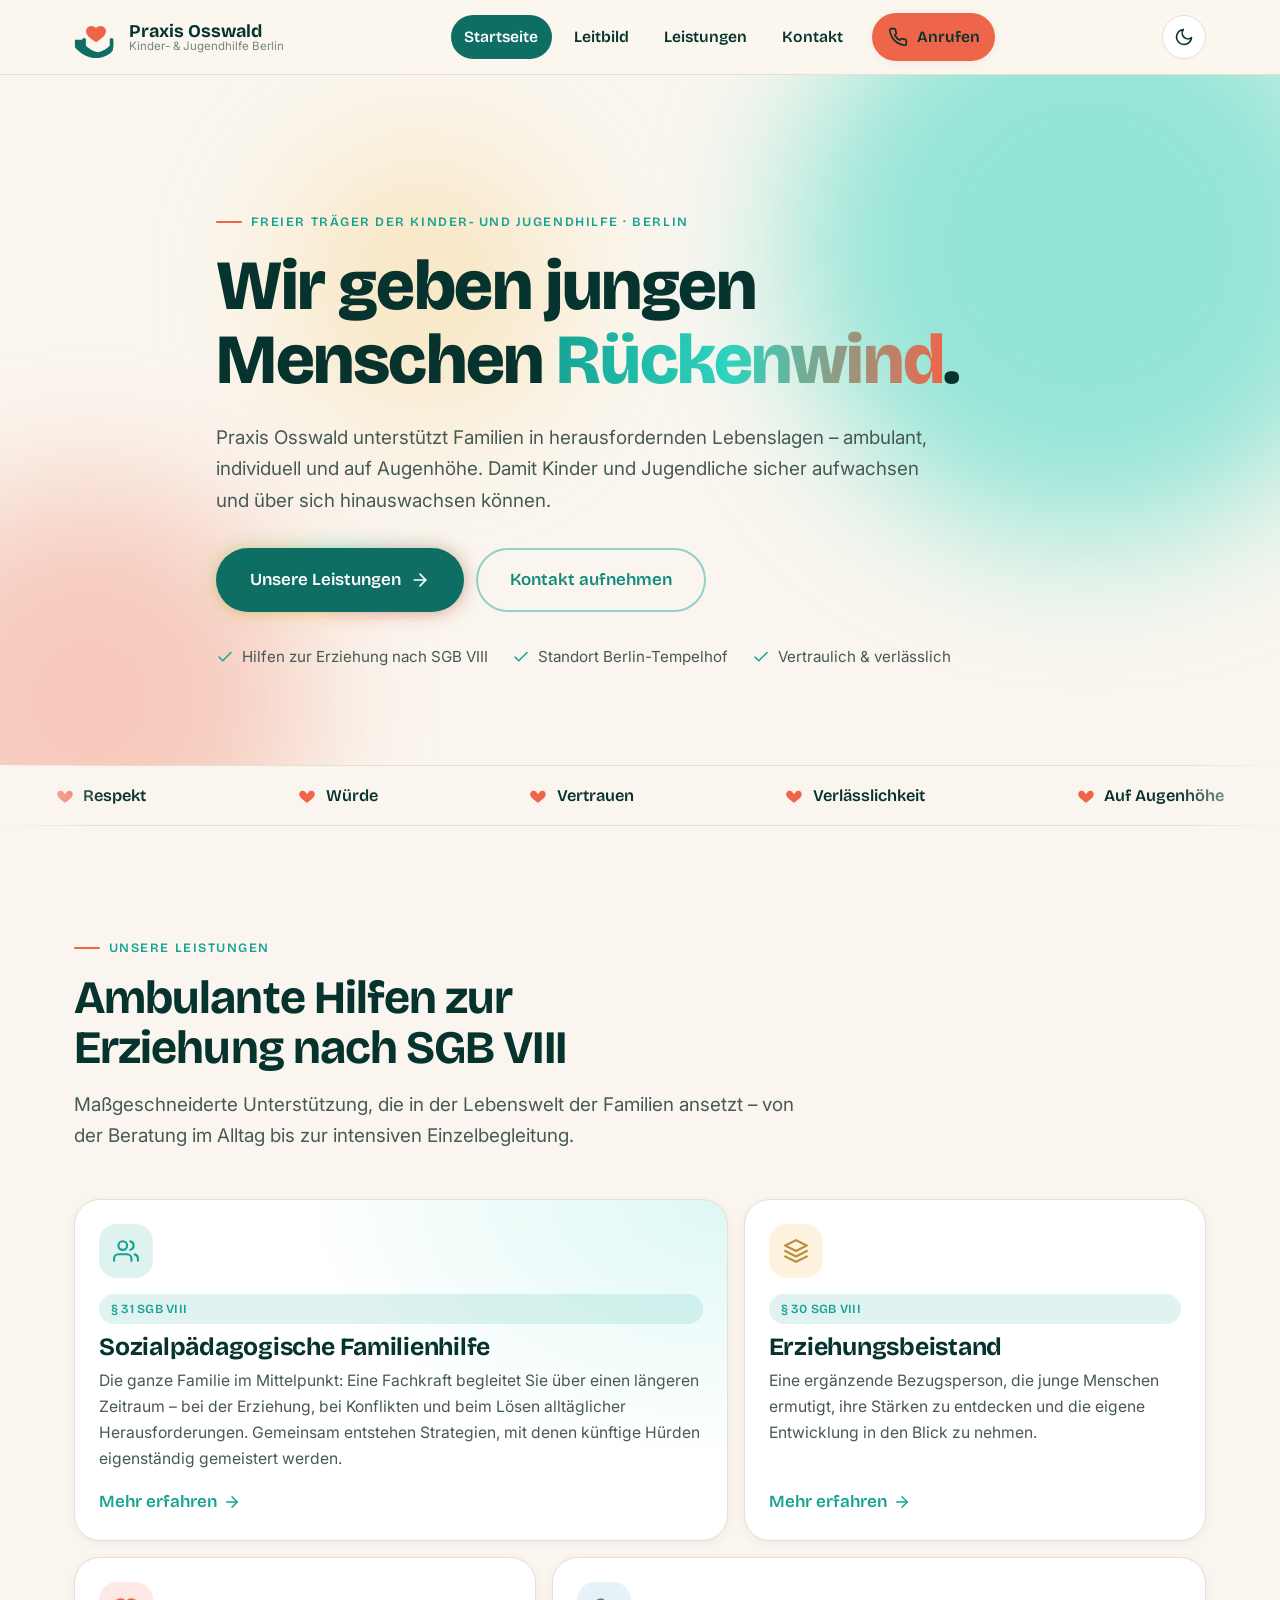
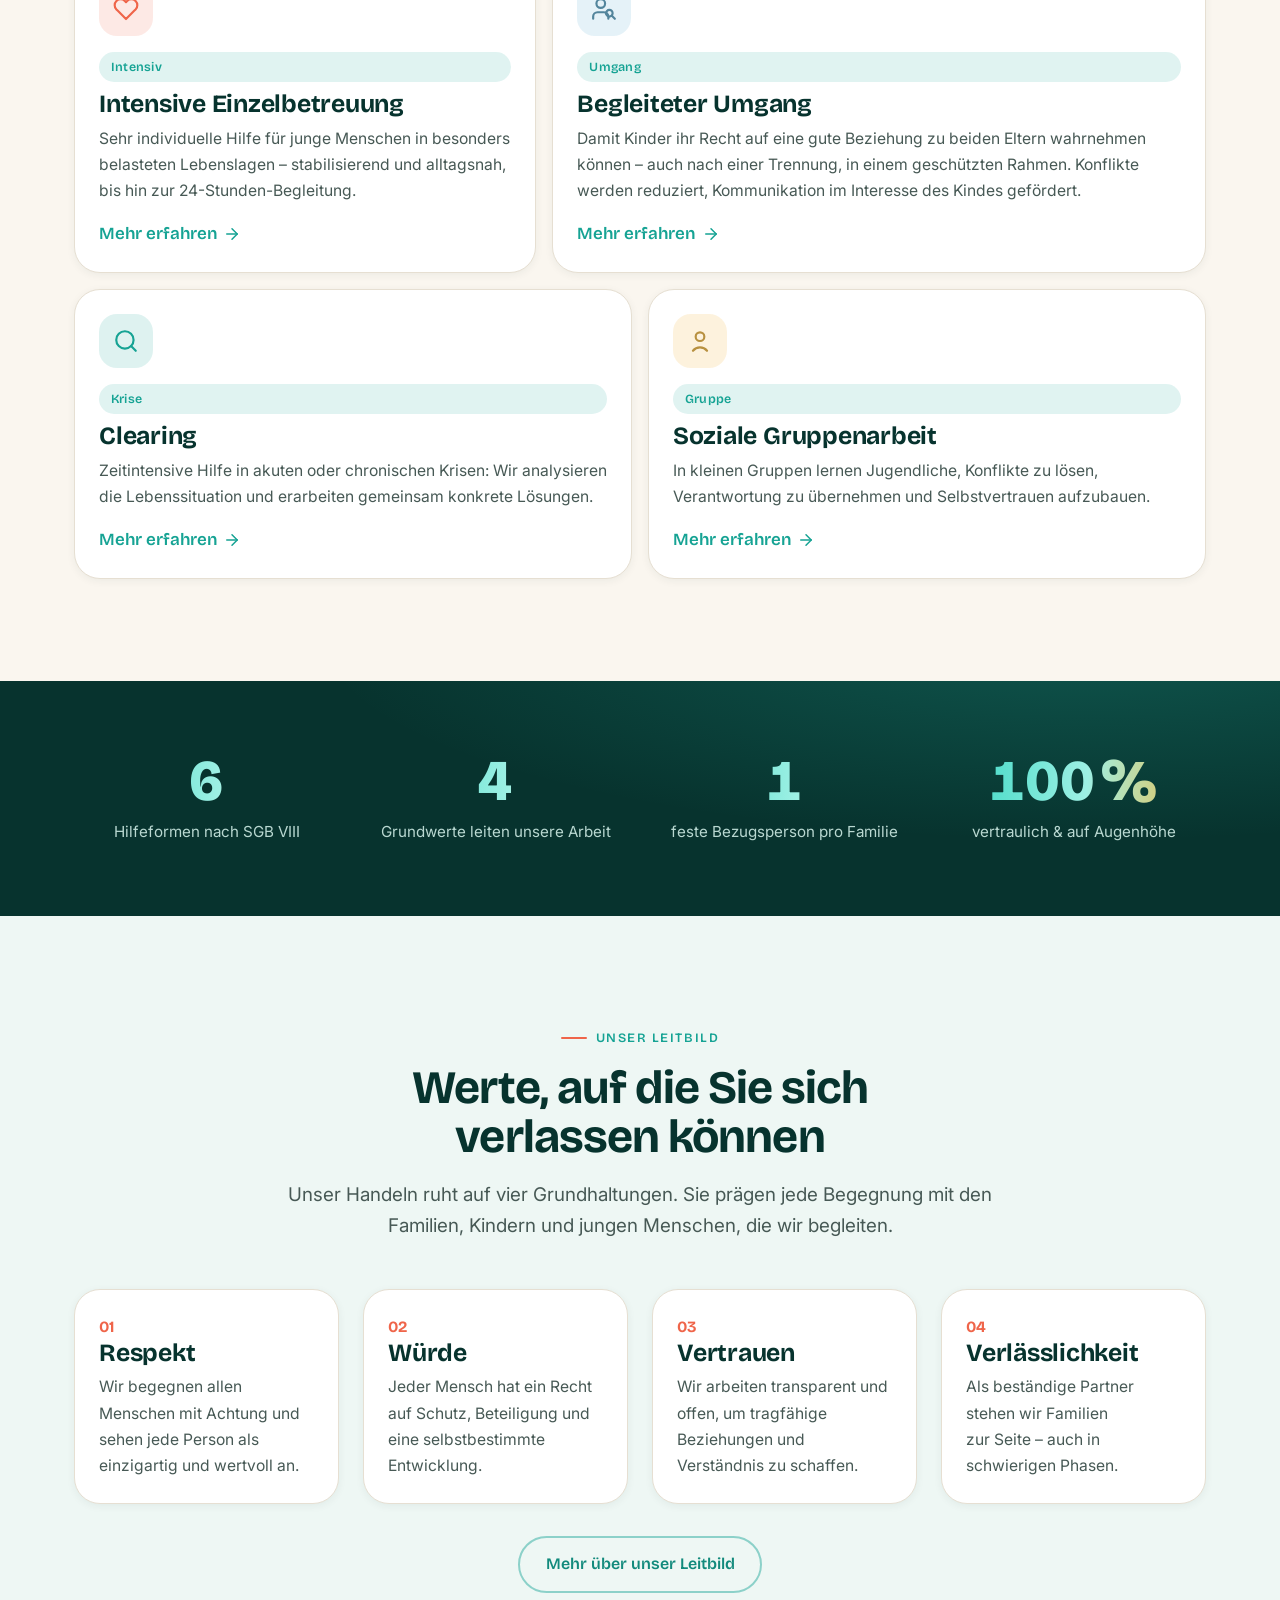
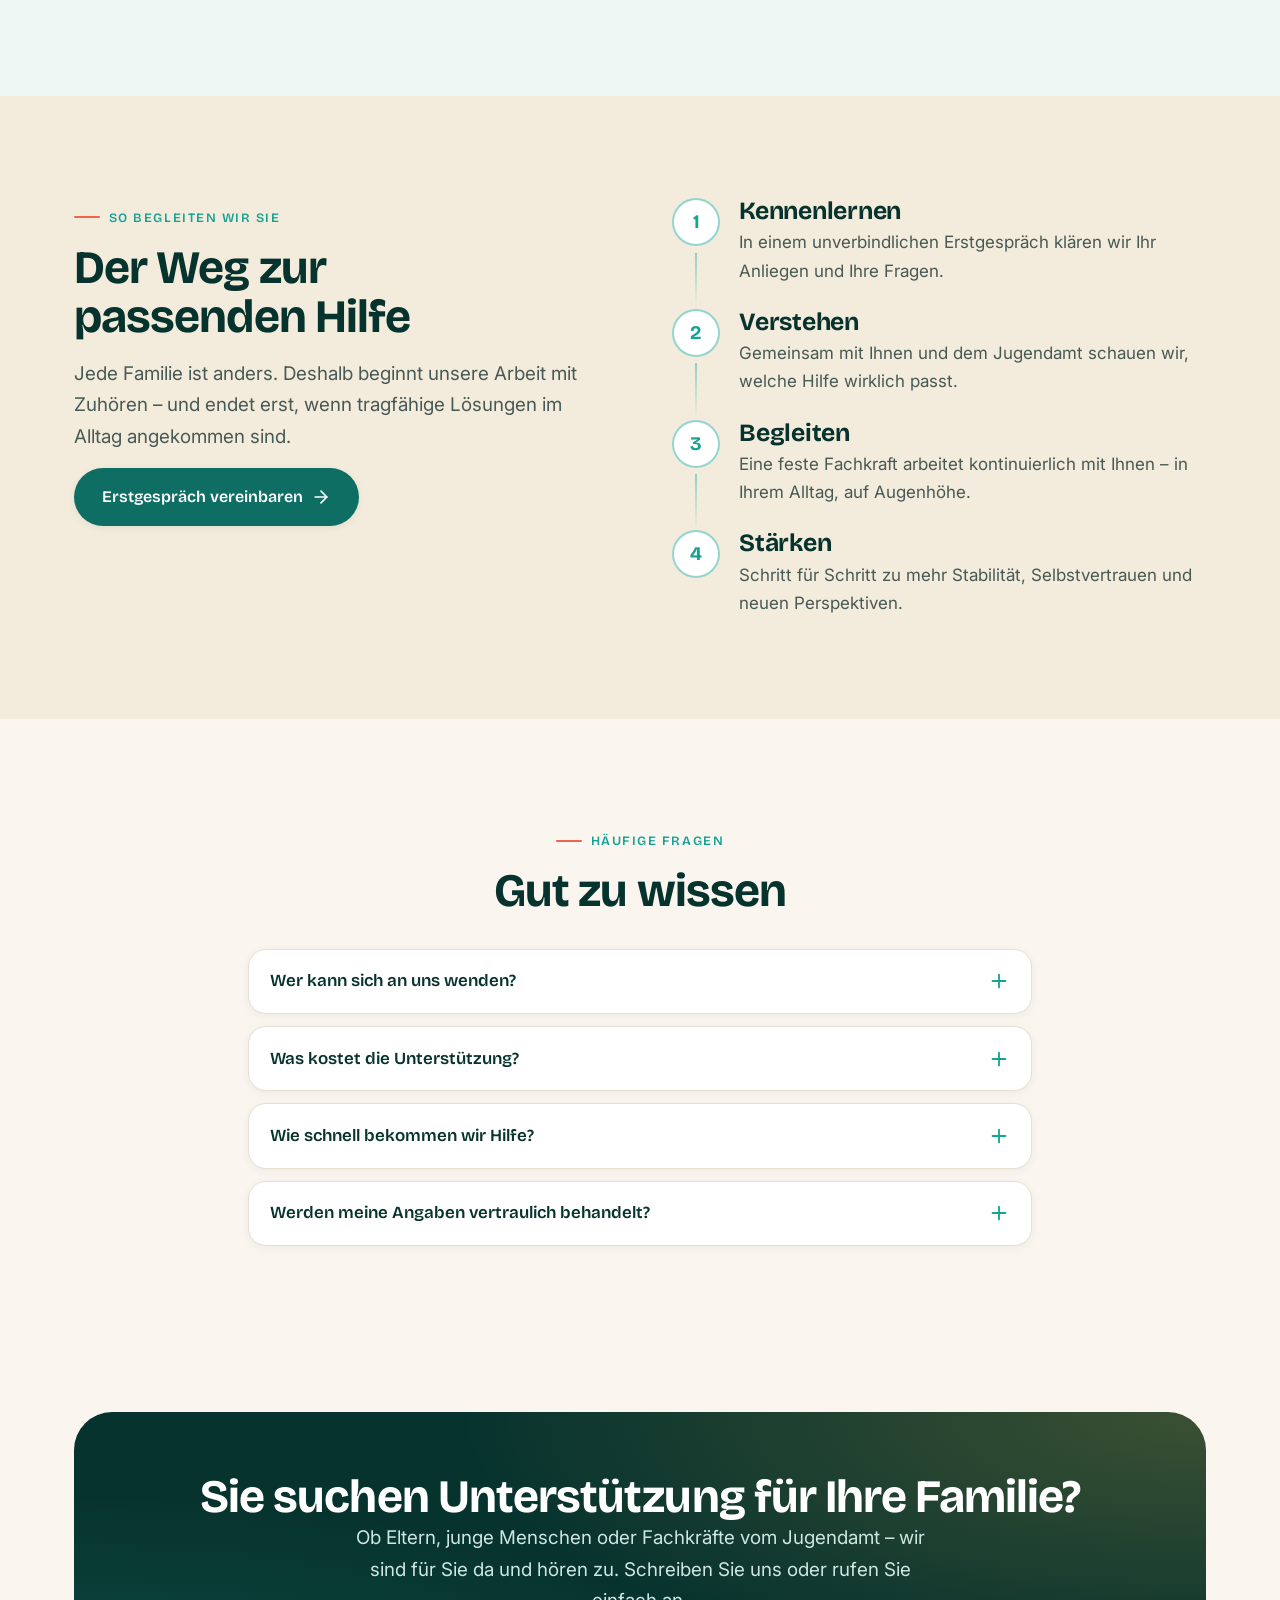
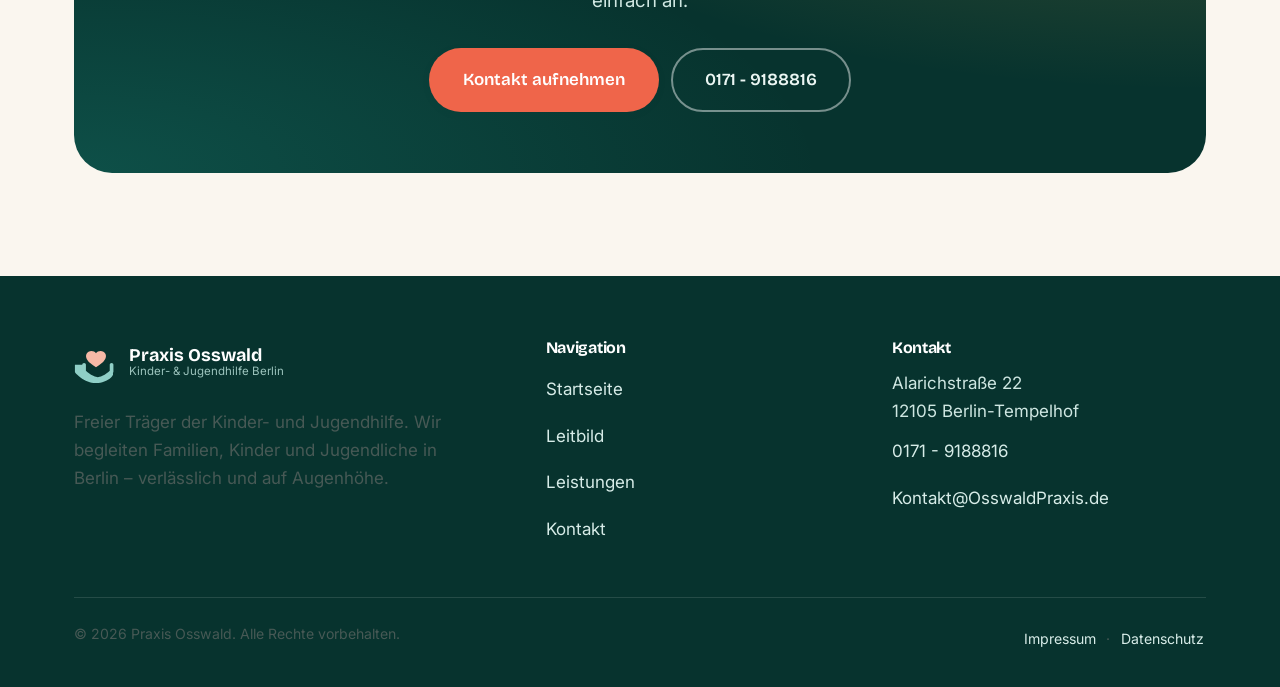
==== commit 507f05ff: "Redesign v2: modern web platform features and refreshed visual design Rebuild the design system on c" ====
--- a/index.html
+++ b/index.html
@@ -9,7 +9,7 @@
   <link rel="preconnect" href="https://fonts.googleapis.com" />
   <link rel="preconnect" href="https://fonts.gstatic.com" crossorigin />
   <link href="https://fonts.googleapis.com/css2?family=Bricolage+Grotesque:opsz,wght@12..96,500;12..96,600;12..96,700;12..96,800&family=Inter:wght@400;500;600&display=swap" rel="stylesheet" />
-  <script>document.documentElement.classList.add("js");</script>
+  <script>document.documentElement.classList.add("js");try{var t=localStorage.getItem("theme");if(t)document.documentElement.setAttribute("data-theme",t)}catch(e){}</script>
   <link rel="stylesheet" href="assets/css/styles.css" />
 </head>
 <body>
@@ -20,9 +20,8 @@
     <div class="container site-header__inner site-nav">
       <a class="brand" href="index.html" aria-label="Praxis Osswald – Startseite">
         <svg class="brand__mark" viewBox="0 0 48 48" fill="none" aria-hidden="true" xmlns="http://www.w3.org/2000/svg">
-          <path d="M24 14.5c2.2-3.6 8.6-3.4 10.4.8 1.6 3.7-1.1 7.4-4 9.9-1.9 1.6-4.3 3.2-6.4 4.6-2.1-1.4-4.5-3-6.4-4.6-2.9-2.5-5.6-6.2-4-9.9 1.8-4.2 8.2-4.4 10.4-.8Z" fill="#e9694a"/>
-          <path d="M7 27c0-1.1.9-2 2-2s2 .9 2 2v6.5c1.6 1.7 4.7 4 8 5.6 2.3 1.1 4 1.4 5 1.4s2.7-.3 5-1.4c3.3-1.6 6.4-3.9 8-5.6V27c0-1.1.9-2 2-2s2 .9 2 2v7.4c0 .6-.2 1.1-.6 1.5C44 38.6 38.7 43 33 45.4c-3 1.2-5.2 1.6-9 1.6s-6-.4-9-1.6C9.3 43 4 38.6 1.6 35.9 1.2 35.5 1 35 1 34.4V27c0-1.1.9-2 2-2" fill="#0e6e64"/>
-          <path d="M6 26c1.7 0 3 1.3 3 3v5.8c1.4 1.4 3.9 3.3 6.6 4.6" stroke="#0a4842" stroke-width="0" />
+          <path d="M24 14.5c2.2-3.6 8.6-3.4 10.4.8 1.6 3.7-1.1 7.4-4 9.9-1.9 1.6-4.3 3.2-6.4 4.6-2.1-1.4-4.5-3-6.4-4.6-2.9-2.5-5.6-6.2-4-9.9 1.8-4.2 8.2-4.4 10.4-.8Z" fill="#ef654a"/>
+          <path d="M9 27c0-1.1.9-2 2-2s2 .9 2 2v6.5c1.6 1.7 4.7 4 8 5.6 2.3 1.1 4 1.4 5 1.4s2.7-.3 5-1.4c3.3-1.6 6.4-3.9 8-5.6V27c0-1.1.9-2 2-2s2 .9 2 2v7.4c0 .6-.2 1.1-.6 1.5C44 38.6 38.7 43 33 45.4c-3 1.2-5.2 1.6-9 1.6s-6-.4-9-1.6C9.3 43 4 38.6 1.6 35.9 1.2 35.5 1 35 1 34.4V27" fill="#0e6e64"/>
         </svg>
         <span class="brand__text">
           <span class="brand__name">Praxis Osswald</span>
@@ -40,69 +39,143 @@
           Anrufen
         </a>
       </nav>
-      <button class="nav-toggle" type="button" aria-label="Menü öffnen" aria-expanded="false">
-        <svg class="icon" viewBox="0 0 24 24" fill="none" stroke="currentColor" stroke-width="2" stroke-linecap="round" aria-hidden="true"><line x1="3" y1="6" x2="21" y2="6"/><line x1="3" y1="12" x2="21" y2="12"/><line x1="3" y1="18" x2="21" y2="18"/></svg>
-      </button>
+
+      <div class="header-tools">
+        <button class="theme-toggle" type="button" data-theme-toggle aria-label="Zwischen hellem und dunklem Design wechseln">
+          <svg class="icon icon--moon" viewBox="0 0 24 24" fill="none" stroke="currentColor" stroke-width="2" stroke-linecap="round" stroke-linejoin="round" aria-hidden="true"><path d="M21 12.79A9 9 0 1 1 11.21 3 7 7 0 0 0 21 12.79Z"/></svg>
+          <svg class="icon icon--sun" viewBox="0 0 24 24" fill="none" stroke="currentColor" stroke-width="2" stroke-linecap="round" stroke-linejoin="round" aria-hidden="true"><circle cx="12" cy="12" r="4"/><path d="M12 2v2m0 16v2M4.93 4.93l1.41 1.41m11.32 11.32 1.41 1.41M2 12h2m16 0h2M6.34 17.66l-1.41 1.41M19.07 4.93l-1.41 1.41"/></svg>
+        </button>
+        <button class="nav-toggle" type="button" aria-label="Menü öffnen" aria-expanded="false">
+          <svg class="icon" viewBox="0 0 24 24" fill="none" stroke="currentColor" stroke-width="2" stroke-linecap="round" aria-hidden="true"><line x1="3" y1="6" x2="21" y2="6"/><line x1="3" y1="12" x2="21" y2="12"/><line x1="3" y1="18" x2="21" y2="18"/></svg>
+        </button>
+      </div>
     </div>
+    <div class="scroll-progress" aria-hidden="true"></div>
   </header>
 
   <main id="main">
     <!-- ============ HERO ============ -->
     <section class="hero">
-      <div class="container hero__grid">
-        <div class="hero__copy">
-          <span class="eyebrow">Freier Träger der Kinder- und Jugendhilfe · Berlin</span>
-          <h1>Familien stärken.<br><span class="hl">Junge Menschen begleiten.</span></h1>
-          <p class="lead measure">Wir unterstützen Familien in herausfordernden Lebenslagen und geben Kindern und Jugendlichen einen sicheren, verlässlichen Rahmen, in dem sie wachsen können – ambulant, individuell und auf Augenhöhe.</p>
-          <div class="hero__actions">
-            <a class="btn btn--lg" href="leistungen.html">Unsere Leistungen
-              <svg class="icon" viewBox="0 0 24 24" fill="none" stroke="currentColor" stroke-width="2" stroke-linecap="round" stroke-linejoin="round" aria-hidden="true"><line x1="5" y1="12" x2="19" y2="12"/><polyline points="12 5 19 12 12 19"/></svg>
-            </a>
-            <a class="btn btn--ghost btn--lg" href="kontakt.html">Kontakt aufnehmen</a>
-          </div>
-          <ul class="hero__trust">
-            <li><svg class="icon" viewBox="0 0 24 24" fill="none" stroke="currentColor" stroke-width="2" stroke-linecap="round" stroke-linejoin="round" aria-hidden="true"><path d="M20 6 9 17l-5-5"/></svg> Hilfen zur Erziehung nach SGB VIII</li>
-            <li><svg class="icon" viewBox="0 0 24 24" fill="none" stroke="currentColor" stroke-width="2" stroke-linecap="round" stroke-linejoin="round" aria-hidden="true"><path d="M20 6 9 17l-5-5"/></svg> Standort in Berlin-Tempelhof</li>
-            <li><svg class="icon" viewBox="0 0 24 24" fill="none" stroke="currentColor" stroke-width="2" stroke-linecap="round" stroke-linejoin="round" aria-hidden="true"><path d="M20 6 9 17l-5-5"/></svg> Respektvoll &amp; verlässlich</li>
-          </ul>
-        </div>
-
-        <div class="hero__art">
-          <span class="blob blob--1" aria-hidden="true"></span>
-          <span class="blob blob--2" aria-hidden="true"></span>
-          <div class="hero__card">
-            <svg viewBox="0 0 420 360" role="img" aria-label="Illustration: eine Hand gibt einem jungen Menschen Halt, während er aufwächst." xmlns="http://www.w3.org/2000/svg">
-              <defs>
-                <linearGradient id="sky" x1="0" y1="0" x2="0" y2="1">
-                  <stop offset="0" stop-color="#eef7f4"/><stop offset="1" stop-color="#d7ece8"/>
-                </linearGradient>
-              </defs>
-              <rect width="420" height="360" rx="20" fill="url(#sky)"/>
-              <circle cx="330" cy="78" r="34" fill="#f3b53d" opacity=".9"/>
-              <g stroke="#f3b53d" stroke-width="3" stroke-linecap="round" opacity=".7">
-                <line x1="330" y1="20" x2="330" y2="34"/><line x1="372" y1="36" x2="362" y2="46"/>
-                <line x1="388" y1="78" x2="374" y2="78"/><line x1="288" y1="36" x2="298" y2="46"/>
-              </g>
-              <!-- ground -->
-              <path d="M0 300 Q 120 270 230 296 T 420 292 V360 H0 Z" fill="#bfe0d8"/>
-              <path d="M0 320 Q 140 300 260 318 T 420 314 V360 H0 Z" fill="#9ed3c8"/>
-              <!-- big supportive hand -->
-              <g fill="#0e6e64">
-                <path d="M70 250c-14-26-26-54-22-66 3-9 13-8 18 2l12 24c-2-22-4-46 0-52 4-7 14-5 15 4l4 40 5-44c1-9 13-9 15 0l3 46 7-38c2-9 13-8 14 1l-2 50c8-8 18-15 24-11 6 5 1 16-6 25-9 12-18 27-23 41-2 6-8 10-14 10H86c-7 0-12-4-16-12Z"/>
-              </g>
-              <g fill="#f6b9a6"><circle cx="106" cy="120" r="2.5"/></g>
-              <!-- growing plant / young person -->
-              <g>
-                <path d="M250 300V200" stroke="#0c574f" stroke-width="8" stroke-linecap="round"/>
-                <path d="M250 232c-22-4-36-22-34-42 22 2 38 20 34 42Z" fill="#1aa396"/>
-                <path d="M250 210c18-8 40-2 50 16-20 8-44 4-50-16Z" fill="#8fcfc6"/>
-                <circle cx="250" cy="180" r="20" fill="#e9694a"/>
-                <path d="M250 168c2-4 8-4 10 0 2 4-2 8-5 11-3-3-7-7-5-11Z" fill="#fff"/>
-                <circle cx="296" cy="150" r="8" fill="#f3b53d"/>
-                <circle cx="214" cy="160" r="6" fill="#6fb4d8"/>
-              </g>
-            </svg>
-          </div>
+      <div class="hero__mesh" aria-hidden="true">
+        <span class="mesh mesh--1"></span>
+        <span class="mesh mesh--2"></span>
+        <span class="mesh mesh--3"></span>
+      </div>
+      <div class="container hero__inner">
+        <span class="eyebrow">Freier Träger der Kinder- und Jugendhilfe · Berlin</span>
+        <h1>Wir geben jungen Menschen <span class="grad">Rückenwind</span>.</h1>
+        <p class="lead measure">Praxis Osswald unterstützt Familien in herausfordernden Lebenslagen – ambulant, individuell und auf Augenhöhe. Damit Kinder und Jugendliche sicher aufwachsen und über sich hinauswachsen können.</p>
+        <div class="hero__actions">
+          <a class="btn btn--glow btn--lg" href="leistungen.html">Unsere Leistungen
+            <svg class="icon" viewBox="0 0 24 24" fill="none" stroke="currentColor" stroke-width="2" stroke-linecap="round" stroke-linejoin="round" aria-hidden="true"><line x1="5" y1="12" x2="19" y2="12"/><polyline points="12 5 19 12 12 19"/></svg>
+          </a>
+          <a class="btn btn--ghost btn--lg" href="kontakt.html">Kontakt aufnehmen</a>
+        </div>
+        <ul class="hero__trust">
+          <li><svg class="icon" viewBox="0 0 24 24" fill="none" stroke="currentColor" stroke-width="2" stroke-linecap="round" stroke-linejoin="round" aria-hidden="true"><path d="M20 6 9 17l-5-5"/></svg> Hilfen zur Erziehung nach SGB VIII</li>
+          <li><svg class="icon" viewBox="0 0 24 24" fill="none" stroke="currentColor" stroke-width="2" stroke-linecap="round" stroke-linejoin="round" aria-hidden="true"><path d="M20 6 9 17l-5-5"/></svg> Standort Berlin-Tempelhof</li>
+          <li><svg class="icon" viewBox="0 0 24 24" fill="none" stroke="currentColor" stroke-width="2" stroke-linecap="round" stroke-linejoin="round" aria-hidden="true"><path d="M20 6 9 17l-5-5"/></svg> Vertraulich &amp; verlässlich</li>
+        </ul>
+      </div>
+    </section>
+
+    <!-- ============ VALUES MARQUEE ============ -->
+    <div class="marquee" aria-label="Unsere Grundwerte">
+      <div class="marquee__track">
+        <span class="marquee__item"><svg class="icon" viewBox="0 0 24 24" fill="currentColor" aria-hidden="true"><path d="M12 21s-7.5-4.6-9.8-9C.6 8.6 2.6 5 6.1 5c2 0 3.4 1 4.2 2.3l1.7 2.4 1.7-2.4C14.5 6 15.9 5 17.9 5c3.5 0 5.5 3.6 3.9 7-2.3 4.4-9.8 9-9.8 9Z"/></svg> Respekt</span>
+        <span class="marquee__item"><svg class="icon" viewBox="0 0 24 24" fill="currentColor" aria-hidden="true"><path d="M12 21s-7.5-4.6-9.8-9C.6 8.6 2.6 5 6.1 5c2 0 3.4 1 4.2 2.3l1.7 2.4 1.7-2.4C14.5 6 15.9 5 17.9 5c3.5 0 5.5 3.6 3.9 7-2.3 4.4-9.8 9-9.8 9Z"/></svg> Würde</span>
+        <span class="marquee__item"><svg class="icon" viewBox="0 0 24 24" fill="currentColor" aria-hidden="true"><path d="M12 21s-7.5-4.6-9.8-9C.6 8.6 2.6 5 6.1 5c2 0 3.4 1 4.2 2.3l1.7 2.4 1.7-2.4C14.5 6 15.9 5 17.9 5c3.5 0 5.5 3.6 3.9 7-2.3 4.4-9.8 9-9.8 9Z"/></svg> Vertrauen</span>
+        <span class="marquee__item"><svg class="icon" viewBox="0 0 24 24" fill="currentColor" aria-hidden="true"><path d="M12 21s-7.5-4.6-9.8-9C.6 8.6 2.6 5 6.1 5c2 0 3.4 1 4.2 2.3l1.7 2.4 1.7-2.4C14.5 6 15.9 5 17.9 5c3.5 0 5.5 3.6 3.9 7-2.3 4.4-9.8 9-9.8 9Z"/></svg> Verlässlichkeit</span>
+        <span class="marquee__item"><svg class="icon" viewBox="0 0 24 24" fill="currentColor" aria-hidden="true"><path d="M12 21s-7.5-4.6-9.8-9C.6 8.6 2.6 5 6.1 5c2 0 3.4 1 4.2 2.3l1.7 2.4 1.7-2.4C14.5 6 15.9 5 17.9 5c3.5 0 5.5 3.6 3.9 7-2.3 4.4-9.8 9-9.8 9Z"/></svg> Auf Augenhöhe</span>
+      </div>
+      <div class="marquee__track" aria-hidden="true">
+        <span class="marquee__item"><svg class="icon" viewBox="0 0 24 24" fill="currentColor"><path d="M12 21s-7.5-4.6-9.8-9C.6 8.6 2.6 5 6.1 5c2 0 3.4 1 4.2 2.3l1.7 2.4 1.7-2.4C14.5 6 15.9 5 17.9 5c3.5 0 5.5 3.6 3.9 7-2.3 4.4-9.8 9-9.8 9Z"/></svg> Respekt</span>
+        <span class="marquee__item"><svg class="icon" viewBox="0 0 24 24" fill="currentColor"><path d="M12 21s-7.5-4.6-9.8-9C.6 8.6 2.6 5 6.1 5c2 0 3.4 1 4.2 2.3l1.7 2.4 1.7-2.4C14.5 6 15.9 5 17.9 5c3.5 0 5.5 3.6 3.9 7-2.3 4.4-9.8 9-9.8 9Z"/></svg> Würde</span>
+        <span class="marquee__item"><svg class="icon" viewBox="0 0 24 24" fill="currentColor"><path d="M12 21s-7.5-4.6-9.8-9C.6 8.6 2.6 5 6.1 5c2 0 3.4 1 4.2 2.3l1.7 2.4 1.7-2.4C14.5 6 15.9 5 17.9 5c3.5 0 5.5 3.6 3.9 7-2.3 4.4-9.8 9-9.8 9Z"/></svg> Vertrauen</span>
+        <span class="marquee__item"><svg class="icon" viewBox="0 0 24 24" fill="currentColor"><path d="M12 21s-7.5-4.6-9.8-9C.6 8.6 2.6 5 6.1 5c2 0 3.4 1 4.2 2.3l1.7 2.4 1.7-2.4C14.5 6 15.9 5 17.9 5c3.5 0 5.5 3.6 3.9 7-2.3 4.4-9.8 9-9.8 9Z"/></svg> Verlässlichkeit</span>
+        <span class="marquee__item"><svg class="icon" viewBox="0 0 24 24" fill="currentColor"><path d="M12 21s-7.5-4.6-9.8-9C.6 8.6 2.6 5 6.1 5c2 0 3.4 1 4.2 2.3l1.7 2.4 1.7-2.4C14.5 6 15.9 5 17.9 5c3.5 0 5.5 3.6 3.9 7-2.3 4.4-9.8 9-9.8 9Z"/></svg> Auf Augenhöhe</span>
+      </div>
+    </div>
+
+    <!-- ============ BENTO: LEISTUNGEN ============ -->
+    <section class="section">
+      <div class="container">
+        <div class="stack" style="max-width:46rem;">
+          <span class="eyebrow">Unsere Leistungen</span>
+          <h2>Ambulante Hilfen zur Erziehung nach SGB&nbsp;VIII</h2>
+          <p class="lead">Maßgeschneiderte Unterstützung, die in der Lebenswelt der Familien ansetzt – von der Beratung im Alltag bis zur intensiven Einzelbegleitung.</p>
+        </div>
+
+        <div class="bento">
+          <a class="card card--link card--feature b-7 reveal" href="leistungen.html#familienhilfe">
+            <span class="chip" aria-hidden="true"><svg class="icon" viewBox="0 0 24 24" fill="none" stroke="currentColor" stroke-width="2" stroke-linecap="round" stroke-linejoin="round"><path d="M17 21v-2a4 4 0 0 0-4-4H5a4 4 0 0 0-4 4v2"/><circle cx="9" cy="7" r="4"/><path d="M23 21v-2a4 4 0 0 0-3-3.87"/><path d="M16 3.13a4 4 0 0 1 0 7.75"/></svg></span>
+            <span class="tag">§ 31 SGB VIII</span>
+            <h3 style="margin-top:.6rem;">Sozialpädagogische Familienhilfe</h3>
+            <p>Die ganze Familie im Mittelpunkt: Eine Fachkraft begleitet Sie über einen längeren Zeitraum – bei der Erziehung, bei Konflikten und beim Lösen alltäglicher Herausforderungen. Gemeinsam entstehen Strategien, mit denen künftige Hürden eigenständig gemeistert werden.</p>
+            <span class="card__more">Mehr erfahren <svg class="icon" viewBox="0 0 24 24" fill="none" stroke="currentColor" stroke-width="2" stroke-linecap="round" stroke-linejoin="round"><line x1="5" y1="12" x2="19" y2="12"/><polyline points="12 5 19 12 12 19"/></svg></span>
+          </a>
+
+          <a class="card card--link b-5 reveal" href="leistungen.html#erziehungsbeistand">
+            <span class="chip chip--sun" aria-hidden="true"><svg class="icon" viewBox="0 0 24 24" fill="none" stroke="currentColor" stroke-width="2" stroke-linecap="round" stroke-linejoin="round"><path d="M12 2 2 7l10 5 10-5-10-5Z"/><path d="m2 17 10 5 10-5"/><path d="m2 12 10 5 10-5"/></svg></span>
+            <span class="tag">§ 30 SGB VIII</span>
+            <h3 style="margin-top:.6rem;">Erziehungsbeistand</h3>
+            <p>Eine ergänzende Bezugsperson, die junge Menschen ermutigt, ihre Stärken zu entdecken und die eigene Entwicklung in den Blick zu nehmen.</p>
+            <span class="card__more">Mehr erfahren <svg class="icon" viewBox="0 0 24 24" fill="none" stroke="currentColor" stroke-width="2" stroke-linecap="round" stroke-linejoin="round"><line x1="5" y1="12" x2="19" y2="12"/><polyline points="12 5 19 12 12 19"/></svg></span>
+          </a>
+
+          <a class="card card--link b-5 reveal" href="leistungen.html#einzelbetreuung">
+            <span class="chip chip--coral" aria-hidden="true"><svg class="icon" viewBox="0 0 24 24" fill="none" stroke="currentColor" stroke-width="2" stroke-linecap="round" stroke-linejoin="round"><path d="M20.84 4.61a5.5 5.5 0 0 0-7.78 0L12 5.67l-1.06-1.06a5.5 5.5 0 0 0-7.78 7.78l1.06 1.06L12 21.23l7.78-7.78 1.06-1.06a5.5 5.5 0 0 0 0-7.78Z"/></svg></span>
+            <span class="tag">Intensiv</span>
+            <h3 style="margin-top:.6rem;">Intensive Einzelbetreuung</h3>
+            <p>Sehr individuelle Hilfe für junge Menschen in besonders belasteten Lebenslagen – stabilisierend und alltagsnah, bis hin zur 24-Stunden-Begleitung.</p>
+            <span class="card__more">Mehr erfahren <svg class="icon" viewBox="0 0 24 24" fill="none" stroke="currentColor" stroke-width="2" stroke-linecap="round" stroke-linejoin="round"><line x1="5" y1="12" x2="19" y2="12"/><polyline points="12 5 19 12 12 19"/></svg></span>
+          </a>
+
+          <a class="card card--link b-7 reveal" href="leistungen.html#begleiteter-umgang">
+            <span class="chip chip--sky" aria-hidden="true"><svg class="icon" viewBox="0 0 24 24" fill="none" stroke="currentColor" stroke-width="2" stroke-linecap="round" stroke-linejoin="round"><path d="M16 21v-2a4 4 0 0 0-4-4H6a4 4 0 0 0-4 4v2"/><circle cx="9" cy="7" r="4"/><path d="m22 21-3-3m0 0a3 3 0 1 0-4.24-4.24A3 3 0 0 0 19 18Z"/></svg></span>
+            <span class="tag">Umgang</span>
+            <h3 style="margin-top:.6rem;">Begleiteter Umgang</h3>
+            <p>Damit Kinder ihr Recht auf eine gute Beziehung zu beiden Eltern wahrnehmen können – auch nach einer Trennung, in einem geschützten Rahmen. Konflikte werden reduziert, Kommunikation im Interesse des Kindes gefördert.</p>
+            <span class="card__more">Mehr erfahren <svg class="icon" viewBox="0 0 24 24" fill="none" stroke="currentColor" stroke-width="2" stroke-linecap="round" stroke-linejoin="round"><line x1="5" y1="12" x2="19" y2="12"/><polyline points="12 5 19 12 12 19"/></svg></span>
+          </a>
+
+          <a class="card card--link b-6 reveal" href="leistungen.html#clearing">
+            <span class="chip" aria-hidden="true"><svg class="icon" viewBox="0 0 24 24" fill="none" stroke="currentColor" stroke-width="2" stroke-linecap="round" stroke-linejoin="round"><circle cx="11" cy="11" r="8"/><path d="m21 21-4.3-4.3"/></svg></span>
+            <span class="tag">Krise</span>
+            <h3 style="margin-top:.6rem;">Clearing</h3>
+            <p>Zeitintensive Hilfe in akuten oder chronischen Krisen: Wir analysieren die Lebenssituation und erarbeiten gemeinsam konkrete Lösungen.</p>
+            <span class="card__more">Mehr erfahren <svg class="icon" viewBox="0 0 24 24" fill="none" stroke="currentColor" stroke-width="2" stroke-linecap="round" stroke-linejoin="round"><line x1="5" y1="12" x2="19" y2="12"/><polyline points="12 5 19 12 12 19"/></svg></span>
+          </a>
+
+          <a class="card card--link b-6 reveal" href="leistungen.html#gruppenarbeit">
+            <span class="chip chip--sun" aria-hidden="true"><svg class="icon" viewBox="0 0 24 24" fill="none" stroke="currentColor" stroke-width="2" stroke-linecap="round" stroke-linejoin="round"><circle cx="12" cy="8" r="4"/><path d="M5.5 21a8.38 8.38 0 0 1 13 0"/></svg></span>
+            <span class="tag">Gruppe</span>
+            <h3 style="margin-top:.6rem;">Soziale Gruppenarbeit</h3>
+            <p>In kleinen Gruppen lernen Jugendliche, Konflikte zu lösen, Verantwortung zu übernehmen und Selbstvertrauen aufzubauen.</p>
+            <span class="card__more">Mehr erfahren <svg class="icon" viewBox="0 0 24 24" fill="none" stroke="currentColor" stroke-width="2" stroke-linecap="round" stroke-linejoin="round"><line x1="5" y1="12" x2="19" y2="12"/><polyline points="12 5 19 12 12 19"/></svg></span>
+          </a>
+        </div>
+      </div>
+    </section>
+
+    <!-- ============ STATS ============ -->
+    <section class="stats" aria-label="Praxis Osswald in Zahlen">
+      <div class="container stats__grid">
+        <div class="stat reveal">
+          <span class="stat__num" data-count="6">6</span>
+          <span class="stat__label">Hilfeformen nach SGB VIII</span>
+        </div>
+        <div class="stat reveal">
+          <span class="stat__num" data-count="4">4</span>
+          <span class="stat__label">Grundwerte leiten unsere Arbeit</span>
+        </div>
+        <div class="stat reveal">
+          <span class="stat__num" data-count="1">1</span>
+          <span class="stat__label">feste Bezugsperson pro Familie</span>
+        </div>
+        <div class="stat reveal">
+          <span class="stat__num" data-count="100" data-suffix="&thinsp;%">100&thinsp;%</span>
+          <span class="stat__label">vertraulich &amp; auf Augenhöhe</span>
         </div>
       </div>
     </section>
@@ -140,67 +213,6 @@
         <p class="center" style="margin-top: var(--space-6);">
           <a class="btn btn--ghost" href="leitbild.html">Mehr über unser Leitbild</a>
         </p>
-      </div>
-    </section>
-
-    <!-- ============ SERVICES ============ -->
-    <section class="section">
-      <div class="container">
-        <div class="stack" style="max-width:46rem;">
-          <span class="eyebrow">Unsere Leistungen</span>
-          <h2>Ambulante Hilfen zur Erziehung nach SGB&nbsp;VIII</h2>
-          <p class="lead">Maßgeschneiderte Unterstützung, die in der Lebenswelt der Familien ansetzt – von der Beratung im Alltag bis zur intensiven Einzelbegleitung.</p>
-        </div>
-
-        <div class="grid grid--3" style="margin-top: var(--space-7);">
-          <a class="card card--link reveal" href="leistungen.html#erziehungsbeistand">
-            <span class="chip" aria-hidden="true"><svg class="icon" viewBox="0 0 24 24" fill="none" stroke="currentColor" stroke-width="2" stroke-linecap="round" stroke-linejoin="round"><path d="M12 2 2 7l10 5 10-5-10-5Z"/><path d="m2 17 10 5 10-5"/><path d="m2 12 10 5 10-5"/></svg></span>
-            <span class="tag">§ 30 SGB VIII</span>
-            <h3 style="margin-top:.6rem;">Erziehungsbeistand / BetreuungshelferIn</h3>
-            <p>Eine ergänzende Bezugsperson, die junge Menschen ermutigt, ihre Stärken zu entdecken und ihre Entwicklung selbst in den Blick zu nehmen.</p>
-            <span class="card__more">Mehr erfahren <svg class="icon" viewBox="0 0 24 24" fill="none" stroke="currentColor" stroke-width="2" stroke-linecap="round" stroke-linejoin="round"><line x1="5" y1="12" x2="19" y2="12"/><polyline points="12 5 19 12 12 19"/></svg></span>
-          </a>
-
-          <a class="card card--link reveal" href="leistungen.html#familienhilfe">
-            <span class="chip chip--sun" aria-hidden="true"><svg class="icon" viewBox="0 0 24 24" fill="none" stroke="currentColor" stroke-width="2" stroke-linecap="round" stroke-linejoin="round"><path d="M17 21v-2a4 4 0 0 0-4-4H5a4 4 0 0 0-4 4v2"/><circle cx="9" cy="7" r="4"/><path d="M23 21v-2a4 4 0 0 0-3-3.87"/><path d="M16 3.13a4 4 0 0 1 0 7.75"/></svg></span>
-            <span class="tag">§ 31 SGB VIII</span>
-            <h3 style="margin-top:.6rem;">Sozialpädagogische Familienhilfe</h3>
-            <p>Begleitung der ganzen Familie über einen längeren Zeitraum – bei der Erziehung, bei Konflikten und beim Lösen alltäglicher Herausforderungen.</p>
-            <span class="card__more">Mehr erfahren <svg class="icon" viewBox="0 0 24 24" fill="none" stroke="currentColor" stroke-width="2" stroke-linecap="round" stroke-linejoin="round"><line x1="5" y1="12" x2="19" y2="12"/><polyline points="12 5 19 12 12 19"/></svg></span>
-          </a>
-
-          <a class="card card--link reveal" href="leistungen.html#einzelbetreuung">
-            <span class="chip chip--coral" aria-hidden="true"><svg class="icon" viewBox="0 0 24 24" fill="none" stroke="currentColor" stroke-width="2" stroke-linecap="round" stroke-linejoin="round"><path d="M20.84 4.61a5.5 5.5 0 0 0-7.78 0L12 5.67l-1.06-1.06a5.5 5.5 0 0 0-7.78 7.78l1.06 1.06L12 21.23l7.78-7.78 1.06-1.06a5.5 5.5 0 0 0 0-7.78Z"/></svg></span>
-            <span class="tag">Intensiv</span>
-            <h3 style="margin-top:.6rem;">Intensive sozialpädagogische Einzelbetreuung</h3>
-            <p>Eine sehr individuelle Hilfe für junge Menschen in besonders belasteten Lebenslagen – stabilisierend, alltagsnah, bis hin zu intensiver Begleitung.</p>
-            <span class="card__more">Mehr erfahren <svg class="icon" viewBox="0 0 24 24" fill="none" stroke="currentColor" stroke-width="2" stroke-linecap="round" stroke-linejoin="round"><line x1="5" y1="12" x2="19" y2="12"/><polyline points="12 5 19 12 12 19"/></svg></span>
-          </a>
-
-          <a class="card card--link reveal" href="leistungen.html#begleiteter-umgang">
-            <span class="chip chip--sky" aria-hidden="true"><svg class="icon" viewBox="0 0 24 24" fill="none" stroke="currentColor" stroke-width="2" stroke-linecap="round" stroke-linejoin="round"><path d="M16 21v-2a4 4 0 0 0-4-4H6a4 4 0 0 0-4 4v2"/><circle cx="9" cy="7" r="4"/><path d="m22 21-3-3m0 0a3 3 0 1 0-4.24-4.24A3 3 0 0 0 19 18Z"/></svg></span>
-            <span class="tag">Umgang</span>
-            <h3 style="margin-top:.6rem;">Begleiteter Umgang</h3>
-            <p>Damit Kinder ihr Recht auf eine gute Beziehung zu beiden Eltern wahrnehmen können – auch nach einer Trennung, in einem geschützten Rahmen.</p>
-            <span class="card__more">Mehr erfahren <svg class="icon" viewBox="0 0 24 24" fill="none" stroke="currentColor" stroke-width="2" stroke-linecap="round" stroke-linejoin="round"><line x1="5" y1="12" x2="19" y2="12"/><polyline points="12 5 19 12 12 19"/></svg></span>
-          </a>
-
-          <a class="card card--link reveal" href="leistungen.html#clearing">
-            <span class="chip" aria-hidden="true"><svg class="icon" viewBox="0 0 24 24" fill="none" stroke="currentColor" stroke-width="2" stroke-linecap="round" stroke-linejoin="round"><circle cx="11" cy="11" r="8"/><path d="m21 21-4.3-4.3"/></svg></span>
-            <span class="tag">Krise</span>
-            <h3 style="margin-top:.6rem;">Clearing</h3>
-            <p>Eine zeitintensive Hilfe in akuten oder chronischen Krisen: Wir analysieren die Lebenssituation und erarbeiten gemeinsam konkrete Lösungen.</p>
-            <span class="card__more">Mehr erfahren <svg class="icon" viewBox="0 0 24 24" fill="none" stroke="currentColor" stroke-width="2" stroke-linecap="round" stroke-linejoin="round"><line x1="5" y1="12" x2="19" y2="12"/><polyline points="12 5 19 12 12 19"/></svg></span>
-          </a>
-
-          <a class="card card--link reveal" href="leistungen.html#gruppenarbeit">
-            <span class="chip chip--sun" aria-hidden="true"><svg class="icon" viewBox="0 0 24 24" fill="none" stroke="currentColor" stroke-width="2" stroke-linecap="round" stroke-linejoin="round"><circle cx="12" cy="8" r="4"/><path d="M5.5 21a8.38 8.38 0 0 1 13 0"/></svg></span>
-            <span class="tag">Gruppe</span>
-            <h3 style="margin-top:.6rem;">Soziale Gruppenarbeit</h3>
-            <p>In kleinen Gruppen lernen Jugendliche, Konflikte zu lösen, Verantwortung zu übernehmen und Selbstvertrauen aufzubauen.</p>
-            <span class="card__more">Mehr erfahren <svg class="icon" viewBox="0 0 24 24" fill="none" stroke="currentColor" stroke-width="2" stroke-linecap="round" stroke-linejoin="round"><line x1="5" y1="12" x2="19" y2="12"/><polyline points="12 5 19 12 12 19"/></svg></span>
-          </a>
-        </div>
       </div>
     </section>
 
@@ -225,15 +237,59 @@
       </div>
     </section>
 
+    <!-- ============ FAQ ============ -->
+    <section class="section">
+      <div class="container" style="max-width:52rem;">
+        <div class="center stack">
+          <span class="eyebrow" style="margin-inline:auto;">Häufige Fragen</span>
+          <h2>Gut zu wissen</h2>
+        </div>
+        <div class="faq-list">
+          <details class="faq reveal" name="faq">
+            <summary>Wer kann sich an uns wenden?
+              <svg class="icon" viewBox="0 0 24 24" fill="none" stroke="currentColor" stroke-width="2" stroke-linecap="round" aria-hidden="true"><line x1="12" y1="5" x2="12" y2="19"/><line x1="5" y1="12" x2="19" y2="12"/></svg>
+            </summary>
+            <div class="faq__body">
+              <p>Eltern und Sorgeberechtigte, Kinder und Jugendliche sowie Fachkräfte der Jugendämter. Auch wenn Sie unsicher sind, ob eine Hilfe zur Erziehung das Richtige ist: Rufen Sie uns einfach an – wir hören zu und denken mit.</p>
+            </div>
+          </details>
+          <details class="faq reveal" name="faq">
+            <summary>Was kostet die Unterstützung?
+              <svg class="icon" viewBox="0 0 24 24" fill="none" stroke="currentColor" stroke-width="2" stroke-linecap="round" aria-hidden="true"><line x1="12" y1="5" x2="12" y2="19"/><line x1="5" y1="12" x2="19" y2="12"/></svg>
+            </summary>
+            <div class="faq__body">
+              <p>Hilfen zur Erziehung nach SGB VIII werden über das zuständige Jugendamt bewilligt und finanziert. Für Familien entstehen in der Regel keine Kosten.</p>
+            </div>
+          </details>
+          <details class="faq reveal" name="faq">
+            <summary>Wie schnell bekommen wir Hilfe?
+              <svg class="icon" viewBox="0 0 24 24" fill="none" stroke="currentColor" stroke-width="2" stroke-linecap="round" aria-hidden="true"><line x1="12" y1="5" x2="12" y2="19"/><line x1="5" y1="12" x2="19" y2="12"/></svg>
+            </summary>
+            <div class="faq__body">
+              <p>Ein Erstgespräch ist meist kurzfristig möglich. Den Weg über den Hilfeplan mit dem Jugendamt gehen wir gemeinsam mit Ihnen – in Krisensituationen (z.&nbsp;B. beim Clearing) handeln wir besonders zeitnah.</p>
+            </div>
+          </details>
+          <details class="faq reveal" name="faq">
+            <summary>Werden meine Angaben vertraulich behandelt?
+              <svg class="icon" viewBox="0 0 24 24" fill="none" stroke="currentColor" stroke-width="2" stroke-linecap="round" aria-hidden="true"><line x1="12" y1="5" x2="12" y2="19"/><line x1="5" y1="12" x2="19" y2="12"/></svg>
+            </summary>
+            <div class="faq__body">
+              <p>Ja. Vertraulichkeit und Datenschutz sind für uns selbstverständlich. Informationen werden nur mit Ihrem Einverständnis weitergegeben – Transparenz Ihnen gegenüber ist Teil unseres Leitbilds.</p>
+            </div>
+          </details>
+        </div>
+      </div>
+    </section>
+
     <!-- ============ CTA ============ -->
-    <section class="section--tight">
+    <section class="section--tight" style="padding-bottom: clamp(3.5rem,8vw,6.5rem);">
       <div class="container">
         <div class="cta-band reveal">
           <h2>Sie suchen Unterstützung für Ihre Familie?</h2>
           <p class="lead measure" style="max-width:48ch;">Ob Eltern, junge Menschen oder Fachkräfte vom Jugendamt – wir sind für Sie da und hören zu. Schreiben Sie uns oder rufen Sie einfach an.</p>
           <div class="hero__actions">
             <a class="btn btn--accent btn--lg" href="kontakt.html">Kontakt aufnehmen</a>
-            <a class="btn btn--ghost btn--lg" href="tel:+491719188816" style="--teal-300:#7fc3b9; color:#eaf5f2; border-color:rgba(255,255,255,.45);">0171 - 9188816</a>
+            <a class="btn btn--ghost btn--lg" href="tel:+491719188816" style="color:#eaf5f2; border-color:rgba(255,255,255,.45);">0171 - 9188816</a>
           </div>
         </div>
       </div>
--- a/assets/css/styles.css
+++ b/assets/css/styles.css
@@ -1,94 +1,154 @@
 /* =========================================================================
    Praxis Osswald – freier Träger der Kinder- und Jugendhilfe
-   Design system: warm, vertrauensvoll, modern.
-   Brand teal as the anchor, one warm coral accent used sparingly.
+   Design system v2: warm & trustworthy, built on the modern web platform.
+   Dark mode, view transitions, scroll-driven animations, color-mix, bento.
    ========================================================================= */
+
+/* ---------- View transitions (cross-document, progressive) ---------- */
+@view-transition { navigation: auto; }
+::view-transition-old(root), ::view-transition-new(root) { animation-duration: .28s; }
 
 /* ---------- Design tokens ---------- */
 :root {
+  color-scheme: light;
+
   /* Brand teal scale */
-  --teal-900: #0a4842;
-  --teal-800: #0c574f;
+  --teal-900: #07332e;
+  --teal-800: #0b4a43;
   --teal-700: #0e6e64;
   --teal-600: #128a7c;
-  --teal-500: #1aa396;
+  --teal-500: #16a394;
+  --teal-400: #2dd4bf;
   --teal-300: #8fcfc6;
   --teal-100: #d7ece8;
   --teal-50:  #eef7f4;
 
-  /* Warm neutrals */
-  --cream:    #fbf6ed;
-  --sand-100: #f3ebdb;
-  --ink:      #21302f;
-  --ink-soft: #4c5e5b;
-  --ink-faint:#778885;
-  --white:    #ffffff;
-  --line:     #e6e0d4;
-
-  /* Accents (use sparingly) */
-  --coral:      #e9694a;
+  /* Accents */
+  --coral:      #ef654a;
   --coral-soft: #f6b9a6;
-  --sun:        #f3b53d;
+  --sun:        #f4b942;
   --sky:        #6fb4d8;
 
-  /* Semantic */
-  --bg:        var(--cream);
-  --surface:   var(--white);
-  --primary:   var(--teal-700);
-  --primary-ink: #ffffff;
-  --accent:    var(--coral);
+  /* Neutrals / semantic */
+  --bg:        #faf6ef;
+  --bg-soft:   #eef7f4;
+  --bg-sand:   #f3ebdb;
+  --surface:   #ffffff;
+  --surface-2: #fdfaf4;
+  --ink:       #182422;
+  --ink-soft:  #475955;
+  --ink-faint: #74857f;
+  --line:      #e6dfd2;
+  --heading:   var(--teal-900);
+  --footer-bg: #07332e;
+
+  --shadow-sm: 0 2px 8px rgba(9, 56, 50, .06);
+  --shadow-md: 0 12px 30px rgba(9, 56, 50, .10);
+  --shadow-lg: 0 26px 64px rgba(9, 56, 50, .16);
 
   /* Type */
   --font-display: "Bricolage Grotesque", "Inter", system-ui, sans-serif;
   --font-body: "Inter", system-ui, -apple-system, "Segoe UI", sans-serif;
 
-  /* Spacing scale (8pt) */
+  /* Spacing (8pt) */
   --space-1: .25rem; --space-2: .5rem;  --space-3: .75rem; --space-4: 1rem;
   --space-5: 1.5rem; --space-6: 2rem;   --space-7: 3rem;   --space-8: 4rem;
   --space-9: 6rem;
 
-  /* Radius & elevation */
-  --r-sm: 10px; --r-md: 16px; --r-lg: 24px; --r-xl: 36px; --r-pill: 999px;
-  --shadow-sm: 0 2px 8px rgba(13, 71, 65, .06);
-  --shadow-md: 0 12px 30px rgba(13, 71, 65, .10);
-  --shadow-lg: 0 24px 60px rgba(13, 71, 65, .14);
-
-  --container: 1140px;
-  --header-h: 76px;
+  --r-sm: 12px; --r-md: 18px; --r-lg: 26px; --r-xl: 38px; --r-pill: 999px;
+  --container: 1180px;
+  --header-h: 74px;
+
+  /* Legacy aliases kept for sub-page inline styles */
+  --cream: var(--bg); --sand-100: var(--bg-sand);
+  --primary: var(--teal-700); --primary-ink: #fff; --accent: var(--coral);
+  --r-2: var(--r-md);
+}
+
+/* Dark theme tokens (system preference) */
+@media (prefers-color-scheme: dark) {
+  :root:not([data-theme="light"]) {
+    color-scheme: dark;
+    --bg:        #0b1615;
+    --bg-soft:   #0e1e1c;
+    --bg-sand:   #131f1c;
+    --surface:   #12201e;
+    --surface-2: #152422;
+    --ink:       #e8f1ee;
+    --ink-soft:  #aec3bd;
+    --ink-faint: #7e948e;
+    --line:      #24373372;
+    --heading:   #eaf7f3;
+    --footer-bg: #081211;
+    --teal-100:  #123f39;
+    --teal-50:   #10231f;
+    --teal-300:  #1c6c61;
+    --shadow-sm: 0 2px 8px rgba(0,0,0,.35);
+    --shadow-md: 0 12px 30px rgba(0,0,0,.45);
+    --shadow-lg: 0 26px 64px rgba(0,0,0,.55);
+  }
+}
+/* Dark theme tokens (explicit toggle) */
+:root[data-theme="dark"] {
+  color-scheme: dark;
+  --bg:        #0b1615;
+  --bg-soft:   #0e1e1c;
+  --bg-sand:   #131f1c;
+  --surface:   #12201e;
+  --surface-2: #152422;
+  --ink:       #e8f1ee;
+  --ink-soft:  #aec3bd;
+  --ink-faint: #7e948e;
+  --line:      #24373372;
+  --heading:   #eaf7f3;
+  --footer-bg: #081211;
+  --teal-100:  #123f39;
+  --teal-50:   #10231f;
+  --teal-300:  #1c6c61;
+  --shadow-sm: 0 2px 8px rgba(0,0,0,.35);
+  --shadow-md: 0 12px 30px rgba(0,0,0,.45);
+  --shadow-lg: 0 26px 64px rgba(0,0,0,.55);
 }
 
 /* ---------- Reset & base ---------- */
 *, *::before, *::after { box-sizing: border-box; }
 * { margin: 0; }
 html { scroll-behavior: smooth; -webkit-text-size-adjust: 100%; }
-html, body { overflow-x: clip; } /* contain decorative blobs without breaking sticky header */
+html, body { overflow-x: clip; }
 body {
   font-family: var(--font-body);
-  font-size: 1.0625rem;          /* 17px */
-  line-height: 1.65;
+  font-size: 1.0625rem;
+  line-height: 1.66;
   color: var(--ink);
   background: var(--bg);
   -webkit-font-smoothing: antialiased;
   text-rendering: optimizeLegibility;
+  transition: background-color .3s ease, color .3s ease;
 }
 img, svg { display: block; max-width: 100%; }
-a { color: var(--teal-800); text-decoration-thickness: 1px; text-underline-offset: 3px; }
-a:hover { color: var(--teal-600); }
+a { color: var(--teal-600); text-decoration-thickness: 1px; text-underline-offset: 3px; }
+a:hover { color: var(--teal-500); }
 ul { padding: 0; list-style: none; }
 
 h1, h2, h3, h4 {
   font-family: var(--font-display);
   font-weight: 700;
-  line-height: 1.08;
-  letter-spacing: -0.015em;
-  color: var(--teal-900);
-}
-h1 { font-size: clamp(2.3rem, 5.2vw, 3.9rem); }
-h2 { font-size: clamp(1.8rem, 3.6vw, 2.7rem); }
-h3 { font-size: clamp(1.25rem, 2vw, 1.6rem); letter-spacing: -0.01em; }
-
-p { color: var(--ink-soft); }
+  line-height: 1.06;
+  letter-spacing: -0.02em;
+  color: var(--heading);
+  text-wrap: balance;
+}
+h1 { font-size: clamp(2.5rem, 6vw, 4.4rem); font-weight: 800; }
+h2 { font-size: clamp(1.9rem, 3.8vw, 2.9rem); }
+h3 { font-size: clamp(1.25rem, 2vw, 1.55rem); letter-spacing: -0.01em; }
+p { color: var(--ink-soft); text-wrap: pretty; }
 strong { color: var(--ink); font-weight: 600; }
+
+/* Gradient highlight text */
+.grad {
+  background: linear-gradient(94deg, var(--teal-500) 0%, var(--teal-400) 45%, var(--coral) 100%);
+  -webkit-background-clip: text; background-clip: text; color: transparent;
+}
 
 /* ---------- Layout helpers ---------- */
 .container { width: 100%; max-width: var(--container); margin-inline: auto; padding-inline: var(--space-5); }
@@ -96,132 +156,186 @@
 .section--tight { padding-block: clamp(2.5rem, 5vw, 4rem); }
 .center { text-align: center; }
 .measure { max-width: 60ch; }
-.measure-narrow { max-width: 46ch; }
 .stack > * + * { margin-top: var(--space-4); }
+.grid { display: grid; gap: var(--space-5); }
+.grid--2 { grid-template-columns: repeat(2, 1fr); }
+.grid--3 { grid-template-columns: repeat(3, 1fr); }
+.grid--4 { grid-template-columns: repeat(4, 1fr); }
 
 .eyebrow {
-  display: inline-flex; align-items: center; gap: .5rem;
+  display: inline-flex; align-items: center; gap: .55rem;
   font-family: var(--font-display); font-weight: 600;
   font-size: .8rem; letter-spacing: .12em; text-transform: uppercase;
-  color: var(--teal-600);
-}
-.eyebrow::before {
-  content: ""; width: 26px; height: 2px; border-radius: 2px;
-  background: var(--coral);
-}
+  color: var(--teal-500);
+}
+.eyebrow::before { content: ""; width: 26px; height: 2px; border-radius: 2px; background: var(--coral); }
 .lead { font-size: 1.18rem; color: var(--ink-soft); }
 
-/* ---------- Skip link ---------- */
+.bg-soft { background: var(--bg-soft); }
+.bg-sand { background: var(--bg-sand); }
+.bg-teal { background: var(--teal-800); color: #eaf5f2; }
+.bg-teal h2, .bg-teal h3 { color: #fff; }
+.bg-teal p { color: #cfe7e2; }
+
+/* ---------- Skip link & focus ---------- */
 .skip-link {
-  position: absolute; left: 12px; top: -60px; z-index: 200;
+  position: absolute; left: 12px; top: -60px; z-index: 300;
   background: var(--teal-800); color: #fff; padding: .6rem 1rem;
   border-radius: var(--r-sm); transition: top .2s ease; font-weight: 600;
 }
 .skip-link:focus { top: 12px; color: #fff; }
-
-/* ---------- Focus visibility ---------- */
-:focus-visible {
-  outline: 3px solid var(--teal-500);
-  outline-offset: 2px;
-  border-radius: 4px;
-}
+:focus-visible { outline: 3px solid var(--teal-500); outline-offset: 2px; border-radius: 4px; }
 
 /* ---------- Buttons ---------- */
 .btn {
-  --btn-bg: var(--primary); --btn-ink: var(--primary-ink);
+  --btn-bg: var(--teal-700); --btn-ink: #fff;
   display: inline-flex; align-items: center; justify-content: center; gap: .55rem;
   font-family: var(--font-display); font-weight: 600; font-size: 1rem;
-  padding: .85rem 1.5rem; border-radius: var(--r-pill);
+  padding: .85rem 1.6rem; border-radius: var(--r-pill);
   background: var(--btn-bg); color: var(--btn-ink);
   border: 2px solid transparent; cursor: pointer;
   text-decoration: none; min-height: 48px;
   transition: transform .18s ease, box-shadow .18s ease, background-color .18s ease;
   box-shadow: var(--shadow-sm);
 }
-.btn:hover { color: var(--btn-ink); transform: translateY(-2px); box-shadow: var(--shadow-md); background: var(--teal-800); }
-.btn:active { transform: translateY(0); }
-.btn--accent { --btn-bg: var(--coral); --btn-ink: #fff; }
-.btn--accent:hover { background: #d75a3d; }
+.btn:hover { color: var(--btn-ink); transform: translateY(-2px); box-shadow: var(--shadow-md); background: var(--teal-600); }
+.btn:active { transform: translateY(0) scale(.98); }
+.btn--accent { --btn-bg: var(--coral); }
+.btn--accent:hover { background: #d95a3f; }
 .btn--ghost {
-  --btn-bg: transparent; --btn-ink: var(--teal-800);
-  border-color: var(--teal-300); box-shadow: none;
-}
-.btn--ghost:hover { background: var(--teal-50); border-color: var(--teal-500); color: var(--teal-800); }
-.btn--lg { padding: 1rem 1.9rem; font-size: 1.06rem; }
+  --btn-bg: transparent; --btn-ink: var(--teal-600);
+  border-color: color-mix(in oklab, var(--teal-500) 45%, transparent); box-shadow: none;
+}
+.btn--ghost:hover { background: color-mix(in oklab, var(--teal-500) 10%, transparent); border-color: var(--teal-500); color: var(--teal-500); }
+.btn--lg { padding: 1rem 2rem; font-size: 1.06rem; }
+/* Glow button: gradient ring for the primary hero action */
+.btn--glow { position: relative; --btn-bg: var(--teal-700); }
+.btn--glow::before {
+  content: ""; position: absolute; inset: -3px; border-radius: inherit; z-index: -1;
+  background: conic-gradient(from var(--glow-angle, 0deg), var(--teal-400), var(--coral), var(--sun), var(--teal-400));
+  filter: blur(10px); opacity: .55;
+}
+@property --glow-angle { syntax: "<angle>"; initial-value: 0deg; inherits: false; }
+@media (prefers-reduced-motion: no-preference) {
+  .btn--glow::before { animation: glow-spin 6s linear infinite; }
+  @keyframes glow-spin { to { --glow-angle: 360deg; } }
+}
 .btn .icon { width: 20px; height: 20px; }
 
 /* ---------- Header ---------- */
 .site-header {
   position: sticky; top: 0; z-index: 100;
-  background: rgba(251, 246, 237, .82);
-  backdrop-filter: saturate(140%) blur(10px);
+  background: color-mix(in oklab, var(--bg) 78%, transparent);
+  backdrop-filter: saturate(150%) blur(14px);
+  -webkit-backdrop-filter: saturate(150%) blur(14px);
   border-bottom: 1px solid var(--line);
 }
 .site-header__inner {
   display: flex; align-items: center; justify-content: space-between;
-  gap: var(--space-4); min-height: var(--header-h);
+  gap: var(--space-3); min-height: var(--header-h);
 }
 .brand { display: inline-flex; align-items: center; gap: .7rem; text-decoration: none; }
 .brand__mark { width: 44px; height: 44px; flex: none; }
 .brand__text { display: flex; flex-direction: column; line-height: 1.05; }
-.brand__name { font-family: var(--font-display); font-weight: 700; font-size: 1.12rem; color: var(--teal-900); }
-.brand__tag { font-size: .72rem; color: var(--ink-faint); letter-spacing: .01em; }
+.brand__name { font-family: var(--font-display); font-weight: 700; font-size: 1.12rem; color: var(--heading); }
+.brand__tag { font-size: .72rem; color: var(--ink-faint); }
 
 .nav { display: flex; align-items: center; gap: var(--space-2); }
 .nav a {
   font-family: var(--font-display); font-weight: 600; font-size: .98rem;
-  color: var(--teal-900); text-decoration: none;
+  color: var(--heading); text-decoration: none;
   padding: .55rem .85rem; border-radius: var(--r-pill);
   transition: background-color .15s ease, color .15s ease;
 }
-.nav a:hover { background: var(--teal-50); }
+.nav a:hover { background: color-mix(in oklab, var(--teal-500) 12%, transparent); }
 .nav a[aria-current="page"] { background: var(--teal-700); color: #fff; }
 .nav__cta { margin-left: var(--space-2); }
 
+.header-tools { display: flex; align-items: center; gap: var(--space-2); }
+.theme-toggle {
+  width: 44px; height: 44px; border-radius: var(--r-pill);
+  border: 1px solid var(--line); background: var(--surface);
+  display: inline-flex; align-items: center; justify-content: center; cursor: pointer;
+  color: var(--heading); transition: transform .18s ease, background-color .18s ease;
+}
+.theme-toggle:hover { transform: rotate(12deg) scale(1.05); }
+.theme-toggle .icon { width: 20px; height: 20px; }
+.theme-toggle .icon--sun { display: none; }
+:root[data-theme="dark"] .theme-toggle .icon--sun { display: block; }
+:root[data-theme="dark"] .theme-toggle .icon--moon { display: none; }
+@media (prefers-color-scheme: dark) {
+  :root:not([data-theme="light"]) .theme-toggle .icon--sun { display: block; }
+  :root:not([data-theme="light"]) .theme-toggle .icon--moon { display: none; }
+}
+
 .nav-toggle {
   display: none; width: 48px; height: 48px; border: 1px solid var(--line);
-  background: var(--white); border-radius: var(--r-sm); cursor: pointer;
-  align-items: center; justify-content: center;
-}
-.nav-toggle .icon { width: 24px; height: 24px; color: var(--teal-900); }
-
-/* ---------- Hero ---------- */
-.hero { position: relative; overflow: hidden; padding-block: clamp(3rem, 7vw, 5.5rem); }
-.hero__grid {
-  display: grid; grid-template-columns: 1.05fr .95fr; gap: clamp(2rem, 5vw, 4rem);
-  align-items: center;
-}
-.hero h1 { margin-bottom: var(--space-4); }
-.hero h1 .hl { color: var(--teal-600); }
+  background: var(--surface); border-radius: var(--r-sm); cursor: pointer;
+  align-items: center; justify-content: center; color: var(--heading);
+}
+.nav-toggle .icon { width: 24px; height: 24px; }
+
+/* Scroll progress (CSS scroll-driven animation, hidden if unsupported) */
+.scroll-progress { display: none; }
+@supports (animation-timeline: scroll()) {
+  .scroll-progress {
+    display: block; position: absolute; left: 0; bottom: -1px; height: 3px; width: 100%;
+    background: linear-gradient(90deg, var(--teal-400), var(--coral));
+    transform-origin: 0 50%; transform: scaleX(0);
+    animation: progress-grow linear both;
+    animation-timeline: scroll(root);
+  }
+  @keyframes progress-grow { from { transform: scaleX(0); } to { transform: scaleX(1); } }
+}
+
+/* ---------- Hero v2: gradient mesh ---------- */
+.hero { position: relative; overflow: clip; padding-block: clamp(4rem, 10vw, 8rem) clamp(3.5rem, 8vw, 6rem); }
+.hero__mesh { position: absolute; inset: 0; z-index: 0; pointer-events: none; }
+.mesh { position: absolute; border-radius: 50%; filter: blur(70px); opacity: .5; }
+.mesh--1 { width: 46vw; height: 46vw; min-width: 380px; min-height: 380px; background: var(--teal-400); top: -18%; right: -8%; }
+.mesh--2 { width: 34vw; height: 34vw; min-width: 300px; min-height: 300px; background: var(--coral); bottom: -22%; left: -10%; opacity: .3; }
+.mesh--3 { width: 22vw; height: 22vw; min-width: 200px; min-height: 200px; background: var(--sun); top: 10%; left: 22%; opacity: .25; }
+@media (prefers-reduced-motion: no-preference) {
+  .mesh--1 { animation: drift 16s ease-in-out infinite alternate; }
+  .mesh--2 { animation: drift 20s ease-in-out infinite alternate-reverse; }
+  .mesh--3 { animation: drift 24s ease-in-out infinite alternate; }
+  @keyframes drift { to { transform: translate(-4%, 6%) scale(1.08); } }
+}
+.hero__inner { position: relative; z-index: 1; max-width: 56rem; }
+.hero h1 { margin-block: var(--space-4) var(--space-5); }
 .hero__actions { display: flex; flex-wrap: wrap; gap: var(--space-3); margin-top: var(--space-6); }
 .hero__trust {
-  display: flex; flex-wrap: wrap; gap: .5rem 1.25rem; margin-top: var(--space-6);
+  display: flex; flex-wrap: wrap; gap: .5rem 1.5rem; margin-top: var(--space-6);
   color: var(--ink-soft); font-size: .95rem;
 }
 .hero__trust li { display: inline-flex; align-items: center; gap: .5rem; }
-.hero__trust .icon { width: 18px; height: 18px; color: var(--teal-600); }
-
-.hero__art { position: relative; }
-.hero__card {
-  position: relative; z-index: 2; background: var(--white);
-  border-radius: var(--r-xl); box-shadow: var(--shadow-lg);
-  padding: clamp(1.5rem, 3vw, 2.4rem); overflow: hidden;
-}
-.blob {
-  position: absolute; border-radius: 50%; filter: blur(2px); opacity: .9; z-index: 0;
-}
-.blob--1 { width: 320px; height: 320px; background: var(--teal-100); top: -60px; right: -60px; }
-.blob--2 { width: 220px; height: 220px; background: var(--coral-soft); bottom: -50px; left: -40px; opacity: .55; }
-
-/* decorative wave divider */
-.wave { display: block; width: 100%; height: auto; color: var(--teal-50); }
-
-/* ---------- Cards & grids ---------- */
-.grid { display: grid; gap: var(--space-5); }
-.grid--2 { grid-template-columns: repeat(2, 1fr); }
-.grid--3 { grid-template-columns: repeat(3, 1fr); }
-.grid--4 { grid-template-columns: repeat(4, 1fr); }
-
+.hero__trust .icon { width: 18px; height: 18px; color: var(--teal-500); }
+
+/* ---------- Marquee ---------- */
+.marquee {
+  --gap: 2.5rem;
+  display: flex; gap: var(--gap); overflow: hidden;
+  padding-block: var(--space-4);
+  border-block: 1px solid var(--line);
+  mask-image: linear-gradient(90deg, transparent, #000 8%, #000 92%, transparent);
+  -webkit-mask-image: linear-gradient(90deg, transparent, #000 8%, #000 92%, transparent);
+}
+.marquee__track {
+  display: flex; align-items: center; gap: var(--gap);
+  flex: none; min-width: 100%; justify-content: space-around;
+}
+@media (prefers-reduced-motion: no-preference) {
+  .marquee__track { animation: marquee 30s linear infinite; }
+  .marquee:hover .marquee__track { animation-play-state: paused; }
+  @keyframes marquee { to { transform: translateX(calc(-100% - var(--gap))); } }
+}
+.marquee__item {
+  display: inline-flex; align-items: center; gap: .6rem; white-space: nowrap;
+  font-family: var(--font-display); font-weight: 600; font-size: 1.02rem; color: var(--heading);
+}
+.marquee__item .icon { width: 18px; height: 18px; color: var(--coral); }
+
+/* ---------- Cards, chips, tags ---------- */
 .card {
   background: var(--surface); border: 1px solid var(--line);
   border-radius: var(--r-lg); padding: var(--space-5);
@@ -229,49 +343,149 @@
   transition: transform .2s ease, box-shadow .2s ease, border-color .2s ease;
 }
 .card--link { display: block; text-decoration: none; color: inherit; }
-.card--link:hover { transform: translateY(-4px); box-shadow: var(--shadow-md); border-color: var(--teal-300); color: inherit; }
+.card--link:hover { transform: translateY(-4px); box-shadow: var(--shadow-md); border-color: color-mix(in oklab, var(--teal-500) 50%, transparent); color: inherit; }
 .card h3 { margin-bottom: var(--space-2); }
 .card p { font-size: .98rem; }
 .card__more {
   display: inline-flex; align-items: center; gap: .4rem; margin-top: var(--space-4);
-  font-family: var(--font-display); font-weight: 600; color: var(--teal-700);
-}
-.card--link:hover .card__more { gap: .65rem; color: var(--teal-600); }
+  font-family: var(--font-display); font-weight: 600; color: var(--teal-500);
+}
+.card--link:hover .card__more { gap: .7rem; }
 .card__more .icon { width: 18px; height: 18px; }
 
-/* icon chip */
 .chip {
-  width: 56px; height: 56px; border-radius: var(--r-md);
+  width: 54px; height: 54px; border-radius: var(--r-md);
   display: grid; place-items: center; margin-bottom: var(--space-4);
-  background: var(--teal-50); color: var(--teal-700);
-}
-.chip .icon { width: 28px; height: 28px; }
-.chip--coral { background: #fdeee9; color: var(--coral); }
-.chip--sun { background: #fdf3da; color: #c98a09; }
-.chip--sky { background: #e7f2f8; color: #2f7ba3; }
-
-/* tag / badge */
+  background: color-mix(in oklab, var(--teal-500) 14%, transparent); color: var(--teal-500);
+}
+.chip .icon { width: 26px; height: 26px; }
+.chip--coral { background: color-mix(in oklab, var(--coral) 14%, transparent); color: var(--coral); }
+.chip--sun { background: color-mix(in oklab, var(--sun) 18%, transparent); color: color-mix(in oklab, var(--sun) 75%, var(--ink)); }
+.chip--sky { background: color-mix(in oklab, var(--sky) 18%, transparent); color: color-mix(in oklab, var(--sky) 70%, var(--ink)); }
+
 .tag {
   display: inline-block; font-family: var(--font-display); font-weight: 600;
-  font-size: .78rem; letter-spacing: .02em; color: var(--teal-800);
-  background: var(--teal-100); padding: .28rem .7rem; border-radius: var(--r-pill);
-}
-
-/* ---------- Section backgrounds ---------- */
-.bg-soft { background: var(--teal-50); }
-.bg-teal { background: var(--teal-800); color: #eaf5f2; }
-.bg-teal h2, .bg-teal h3 { color: #fff; }
-.bg-teal p { color: #cfe7e2; }
-.bg-sand { background: var(--sand-100); }
+  font-size: .78rem; letter-spacing: .02em; color: var(--teal-500);
+  background: color-mix(in oklab, var(--teal-500) 13%, transparent);
+  padding: .28rem .75rem; border-radius: var(--r-pill);
+}
+.page-hero nav[aria-label] { gap: .5rem; }
+.page-hero nav[aria-label] a.tag { display: inline-flex; align-items: center; min-height: 40px; padding-inline: 1rem; }
+
+/* ---------- Bento grid ---------- */
+.bento { display: grid; gap: var(--space-4); grid-template-columns: repeat(12, 1fr); margin-top: var(--space-7); }
+.bento > * { grid-column: span 12; }
+@media (min-width: 860px) {
+  .bento .b-7 { grid-column: span 7; }
+  .bento .b-5 { grid-column: span 5; }
+  .bento .b-6 { grid-column: span 6; }
+}
+.bento .card { position: relative; overflow: hidden; display: flex; flex-direction: column; }
+.bento .card::after {
+  content: ""; position: absolute; inset: 0; opacity: 0; pointer-events: none;
+  transition: opacity .3s ease;
+  background: radial-gradient(360px circle at var(--mx, 50%) var(--my, 50%),
+              color-mix(in oklab, var(--teal-400) 16%, transparent), transparent 70%);
+}
+.bento .card:hover::after { opacity: 1; }
+.bento .card .card__more { margin-top: auto; padding-top: var(--space-4); }
+.bento .card--feature {
+  background:
+    radial-gradient(120% 140% at 100% 0%, color-mix(in oklab, var(--teal-400) 16%, transparent), transparent 55%),
+    var(--surface);
+}
 
 /* ---------- Values ---------- */
 .value { text-align: left; }
-.value__num {
-  font-family: var(--font-display); font-weight: 700; font-size: .9rem;
-  color: var(--coral);
-}
-
-/* ---------- Service detail blocks ---------- */
+.value__num { font-family: var(--font-display); font-weight: 700; font-size: .9rem; color: var(--coral); }
+
+/* ---------- Stats band ---------- */
+.stats {
+  background:
+    radial-gradient(110% 160% at 85% -20%, color-mix(in oklab, var(--teal-400) 22%, transparent), transparent 55%),
+    var(--teal-900);
+  color: #eaf5f2;
+}
+:root[data-theme="dark"] .stats { background-color: #0d1f1c; }
+.stats__grid { display: grid; grid-template-columns: repeat(4, 1fr); gap: var(--space-5); padding-block: clamp(3rem, 6vw, 4.5rem); }
+.stat { text-align: center; }
+.stat__num {
+  font-family: var(--font-display); font-weight: 800; font-size: clamp(2.4rem, 5vw, 3.6rem);
+  line-height: 1; display: block; font-variant-numeric: tabular-nums;
+  background: linear-gradient(94deg, var(--teal-400), #9ef0e4 55%, var(--sun));
+  -webkit-background-clip: text; background-clip: text; color: transparent;
+}
+.stat__label { display: block; margin-top: .5rem; color: #b9d8d1; font-size: .95rem; }
+
+/* ---------- Steps ---------- */
+.steps { counter-reset: step; display: grid; gap: var(--space-5); position: relative; }
+.step { position: relative; padding-left: 4.2rem; }
+.step::before {
+  counter-increment: step; content: counter(step);
+  position: absolute; left: 0; top: 0;
+  width: 3rem; height: 3rem; border-radius: var(--r-pill);
+  background: var(--surface); border: 2px solid color-mix(in oklab, var(--teal-500) 45%, transparent);
+  color: var(--teal-500);
+  font-family: var(--font-display); font-weight: 700; font-size: 1.2rem;
+  display: grid; place-items: center;
+}
+.step:not(:last-child)::after {
+  content: ""; position: absolute; left: calc(1.5rem - 1px); top: 3.4rem; bottom: -1.4rem;
+  width: 2px; background: linear-gradient(var(--teal-300), transparent);
+}
+.step h3 { margin-bottom: var(--space-1); }
+
+/* ---------- FAQ (exclusive accordion via details[name]) ---------- */
+.faq-list { display: grid; gap: var(--space-3); margin-top: var(--space-6); }
+.faq {
+  background: var(--surface); border: 1px solid var(--line);
+  border-radius: var(--r-md); box-shadow: var(--shadow-sm);
+  transition: border-color .2s ease;
+}
+.faq[open] { border-color: color-mix(in oklab, var(--teal-500) 45%, transparent); }
+.faq summary {
+  display: flex; align-items: center; justify-content: space-between; gap: var(--space-3);
+  cursor: pointer; list-style: none; padding: 1.1rem 1.3rem; min-height: 48px;
+  font-family: var(--font-display); font-weight: 600; font-size: 1.06rem; color: var(--heading);
+}
+.faq summary::-webkit-details-marker { display: none; }
+.faq summary .icon { width: 22px; height: 22px; flex: none; color: var(--teal-500); transition: transform .25s ease; }
+.faq[open] summary .icon { transform: rotate(45deg); }
+.faq__body { padding: 0 1.3rem 1.2rem; }
+.faq__body p + p { margin-top: var(--space-3); }
+@media (prefers-reduced-motion: no-preference) {
+  .faq__body { animation: faq-in .3s ease both; }
+  @keyframes faq-in { from { opacity: 0; transform: translateY(-6px); } }
+}
+
+/* ---------- CTA band ---------- */
+.cta-band {
+  position: relative; overflow: hidden;
+  border-radius: var(--r-xl); padding: clamp(2.2rem, 5vw, 3.8rem);
+  background:
+    radial-gradient(120% 140% at 100% 0%, color-mix(in oklab, var(--sun) 22%, transparent), transparent 55%),
+    radial-gradient(120% 140% at 0% 100%, color-mix(in oklab, var(--teal-400) 18%, transparent), transparent 55%),
+    var(--teal-900);
+  color: #fff; text-align: center;
+}
+.cta-band h2 { color: #fff; }
+.cta-band p { color: #cfe7e2; margin-inline: auto; }
+.cta-band .hero__actions { justify-content: center; }
+
+/* ---------- Page hero (sub pages) ---------- */
+.page-hero { padding-block: clamp(2.5rem, 6vw, 4.5rem); background: var(--bg-soft); position: relative; overflow: clip; }
+.page-hero::after {
+  content: ""; position: absolute; right: -8%; top: -40%; width: 420px; height: 420px;
+  border-radius: 50%; filter: blur(80px); opacity: .35; pointer-events: none;
+  background: var(--teal-400);
+}
+.page-hero > .container { position: relative; z-index: 1; }
+.page-hero .eyebrow { margin-bottom: var(--space-3); }
+.page-hero p { font-size: 1.15rem; }
+.breadcrumb { font-size: .85rem; color: var(--ink-faint); margin-bottom: var(--space-4); }
+.breadcrumb a { color: var(--teal-500); text-decoration: none; }
+
+/* ---------- Service detail blocks (Leistungen) ---------- */
 .service {
   display: grid; grid-template-columns: 1fr 1.1fr; gap: clamp(1.5rem, 4vw, 3.5rem);
   align-items: center; padding-block: clamp(2rem, 4vw, 3.2rem);
@@ -287,113 +501,110 @@
 .service:nth-child(even) .service__media { order: 2; }
 .service h2 { font-size: clamp(1.5rem, 2.6vw, 2rem); margin-bottom: var(--space-3); }
 
-/* ---------- Process steps ---------- */
-.steps { counter-reset: step; display: grid; gap: var(--space-5); }
-.step { position: relative; padding-left: 4.2rem; }
-.step::before {
-  counter-increment: step; content: counter(step);
-  position: absolute; left: 0; top: 0;
-  width: 3rem; height: 3rem; border-radius: var(--r-pill);
-  background: var(--white); border: 2px solid var(--teal-300); color: var(--teal-700);
-  font-family: var(--font-display); font-weight: 700; font-size: 1.2rem;
-  display: grid; place-items: center;
-}
-.step h3 { margin-bottom: var(--space-1); }
-
-/* ---------- CTA band ---------- */
-.cta-band {
-  border-radius: var(--r-xl); padding: clamp(2rem, 5vw, 3.5rem);
-  background:
-    radial-gradient(120% 120% at 100% 0%, rgba(243,181,61,.18), transparent 60%),
-    var(--teal-800);
-  color: #fff; text-align: center;
-}
-.cta-band h2 { color: #fff; }
-.cta-band p { color: #cfe7e2; margin-inline: auto; }
-.cta-band .hero__actions { justify-content: center; }
+/* ---------- Prose ---------- */
+.prose p + p { margin-top: var(--space-4); }
+.prose h3 { margin-top: var(--space-6); margin-bottom: var(--space-2); }
 
 /* ---------- Forms ---------- */
 .form { display: grid; gap: var(--space-4); }
 .field { display: grid; gap: .4rem; }
-.field label { font-family: var(--font-display); font-weight: 600; color: var(--teal-900); font-size: .95rem; }
+.field label { font-family: var(--font-display); font-weight: 600; color: var(--heading); font-size: .95rem; }
 .field .req { color: var(--coral); }
 .field input, .field textarea {
   width: 100%; font: inherit; color: var(--ink);
-  background: var(--white); border: 1.5px solid var(--line);
+  background: var(--surface-2); border: 1.5px solid var(--line);
   border-radius: var(--r-sm); padding: .8rem .9rem; min-height: 48px;
   transition: border-color .15s ease, box-shadow .15s ease;
 }
 .field textarea { min-height: 150px; resize: vertical; }
 .field input:focus, .field textarea:focus {
   outline: none; border-color: var(--teal-500);
-  box-shadow: 0 0 0 4px var(--teal-100);
+  box-shadow: 0 0 0 4px color-mix(in oklab, var(--teal-500) 18%, transparent);
 }
 .checkbox { display: grid; grid-template-columns: auto 1fr; gap: .7rem; align-items: start; }
-.checkbox input { width: 22px; height: 22px; margin-top: .15rem; accent-color: var(--teal-700); }
+.checkbox input { width: 24px; height: 24px; margin-top: .15rem; accent-color: var(--teal-600); }
 .checkbox label { font-family: var(--font-body); font-weight: 400; color: var(--ink-soft); font-size: .92rem; line-height: 1.5; }
 .form__note { font-size: .85rem; color: var(--ink-faint); }
 .form__status { display: none; padding: .9rem 1rem; border-radius: var(--r-sm); font-weight: 500; }
 .form__status.is-visible { display: block; }
-.form__status--ok { background: var(--teal-50); color: var(--teal-800); border: 1px solid var(--teal-300); }
+.form__status--ok { background: var(--teal-50); color: var(--teal-500); border: 1px solid color-mix(in oklab, var(--teal-500) 40%, transparent); }
 
 .contact-meta { display: grid; gap: var(--space-3); }
 .contact-meta li { display: grid; grid-template-columns: auto 1fr; gap: .8rem; align-items: start; }
-.contact-meta .icon { width: 22px; height: 22px; color: var(--teal-600); margin-top: .15rem; }
-.contact-meta a { color: var(--teal-800); }
+.contact-meta .icon { width: 22px; height: 22px; color: var(--teal-500); margin-top: .15rem; }
+.contact-meta a { color: var(--teal-500); display: inline-block; padding: .25rem 0; }
 .map-frame {
   width: 100%; aspect-ratio: 4 / 3; border: 0; border-radius: var(--r-lg);
   box-shadow: var(--shadow-sm); margin-top: var(--space-5);
 }
 
+/* ---------- Hero card / blobs (Leitbild illustration) ---------- */
+.hero__art { position: relative; }
+.hero__card {
+  position: relative; z-index: 2; background: var(--surface);
+  border-radius: var(--r-xl); box-shadow: var(--shadow-lg);
+  padding: clamp(1.5rem, 3vw, 2.4rem); overflow: hidden;
+}
+.blob { position: absolute; border-radius: 50%; filter: blur(2px); opacity: .8; z-index: 0; }
+.blob--1 { width: 320px; height: 320px; background: var(--teal-100); top: -60px; right: -60px; }
+.blob--2 { width: 220px; height: 220px; background: var(--coral-soft); bottom: -50px; left: -40px; opacity: .4; }
+
 /* ---------- Footer ---------- */
-.site-footer { background: var(--teal-900); color: #cfe7e2; padding-block: var(--space-8) var(--space-6); }
+.site-footer { background: var(--footer-bg); color: #cfe7e2; padding-block: var(--space-8) var(--space-6); }
 .site-footer a { color: #d7ece8; text-decoration: none; }
 .site-footer a:hover { color: #fff; text-decoration: underline; }
 .footer__grid { display: grid; grid-template-columns: 1.4fr 1fr 1fr; gap: var(--space-6); }
 .footer__brand .brand__name { color: #fff; }
 .footer__brand .brand__tag { color: #9cc4bd; }
-.footer h4 { color: #fff; font-size: 1rem; margin-bottom: var(--space-3); }
-.footer ul { display: grid; gap: .6rem; }
+.site-footer h4 { color: #fff; font-size: 1rem; margin-bottom: var(--space-3); }
+.site-footer .footer__nav ul,
+.site-footer .footer__contact ul { display: grid; gap: .35rem; }
+.site-footer ul a { display: inline-block; padding: .4rem 0; }
 .footer__bottom {
   margin-top: var(--space-7); padding-top: var(--space-5); border-top: 1px solid rgba(255,255,255,.12);
   display: flex; flex-wrap: wrap; gap: var(--space-3) var(--space-5); justify-content: space-between;
   font-size: .88rem; color: #9cc4bd;
 }
-
-/* ---------- Page hero (sub pages) ---------- */
-.page-hero { padding-block: clamp(2.5rem, 6vw, 4.5rem); background: var(--teal-50); }
-.page-hero .eyebrow { margin-bottom: var(--space-3); }
-.page-hero p { font-size: 1.15rem; }
-.breadcrumb { font-size: .85rem; color: var(--ink-faint); margin-bottom: var(--space-4); }
-.breadcrumb a { color: var(--teal-700); text-decoration: none; }
-
-/* ---------- Entrance animation ----------
-   Content is always visible. A gentle one-time fade-up runs on load for a
-   little polish; it never hides content, so no-JS and slow loads are safe. */
+.footer__bottom a { display: inline-block; padding: .3rem .15rem; }
+
+/* ---------- Entrance & scroll-driven reveal ----------
+   Content is always visible; animation is pure enhancement. */
 .reveal { opacity: 1; transform: none; }
 @media (prefers-reduced-motion: no-preference) {
   .js .reveal { animation: fade-up .6s cubic-bezier(.22,.61,.36,1) both; }
+  /* Modern browsers: tie the reveal to scroll position instead */
+  @supports (animation-timeline: view()) {
+    .js .reveal {
+      animation: fade-up linear both;
+      animation-timeline: view();
+      animation-range: entry 5% entry 45%;
+    }
+  }
 }
 @keyframes fade-up {
-  from { opacity: 0; transform: translateY(16px); }
+  from { opacity: 0; transform: translateY(20px); }
   to   { opacity: 1; transform: none; }
 }
-
-/* ---------- Prose ---------- */
-.prose p + p { margin-top: var(--space-4); }
-.prose h3 { margin-top: var(--space-6); margin-bottom: var(--space-2); }
 
 /* ---------- Responsive ---------- */
 @media (max-width: 920px) {
-  .grid--4 { grid-template-columns: repeat(2, 1fr); }
-  .grid--3 { grid-template-columns: repeat(2, 1fr); }
-  .hero__grid { grid-template-columns: 1fr; }
-  .hero__art { order: -1; max-width: 460px; }
+  .grid--4, .grid--3 { grid-template-columns: repeat(2, 1fr); }
+  .stats__grid { grid-template-columns: repeat(2, 1fr); }
   .service { grid-template-columns: 1fr; }
   .service:nth-child(even) .service__media { order: 0; }
   .service__media { max-width: 460px; }
   .footer__grid { grid-template-columns: 1fr 1fr; }
   .footer__brand { grid-column: 1 / -1; }
+  .hero__art { max-width: 460px; }
+}
+@media (max-width: 560px) {
+  .hero__actions { flex-direction: column; align-items: stretch; }
+  .hero__actions .btn { width: 100%; }
+  .cta-band .hero__actions { align-items: stretch; }
+  .footer__bottom { gap: var(--space-3); }
+  .page-hero nav[aria-label] a.tag { min-height: 44px; }
+  .hero { padding-top: 2.5rem; }
+  h1 { line-height: 1.1; }
 }
 @media (max-width: 680px) {
   .nav { display: none; }
@@ -401,12 +612,13 @@
   .site-nav.is-open .nav {
     display: flex; flex-direction: column; align-items: stretch;
     position: absolute; left: 0; right: 0; top: var(--header-h);
-    background: var(--white); border-bottom: 1px solid var(--line);
+    background: var(--surface); border-bottom: 1px solid var(--line);
     padding: var(--space-4); gap: var(--space-1); box-shadow: var(--shadow-md);
   }
   .site-nav.is-open .nav a { padding: .85rem 1rem; }
   .nav__cta { margin-left: 0; }
   .grid--2, .grid--3, .grid--4 { grid-template-columns: 1fr; }
+  .stats__grid { grid-template-columns: repeat(2, 1fr); gap: var(--space-6) var(--space-4); }
   .footer__grid { grid-template-columns: 1fr; }
   body { font-size: 1rem; }
 }
@@ -416,4 +628,5 @@
   html { scroll-behavior: auto; }
   *, *::before, *::after { animation-duration: .001ms !important; transition-duration: .001ms !important; }
   .reveal { opacity: 1; transform: none; }
-}
+  ::view-transition-old(root), ::view-transition-new(root) { animation: none; }
+}
